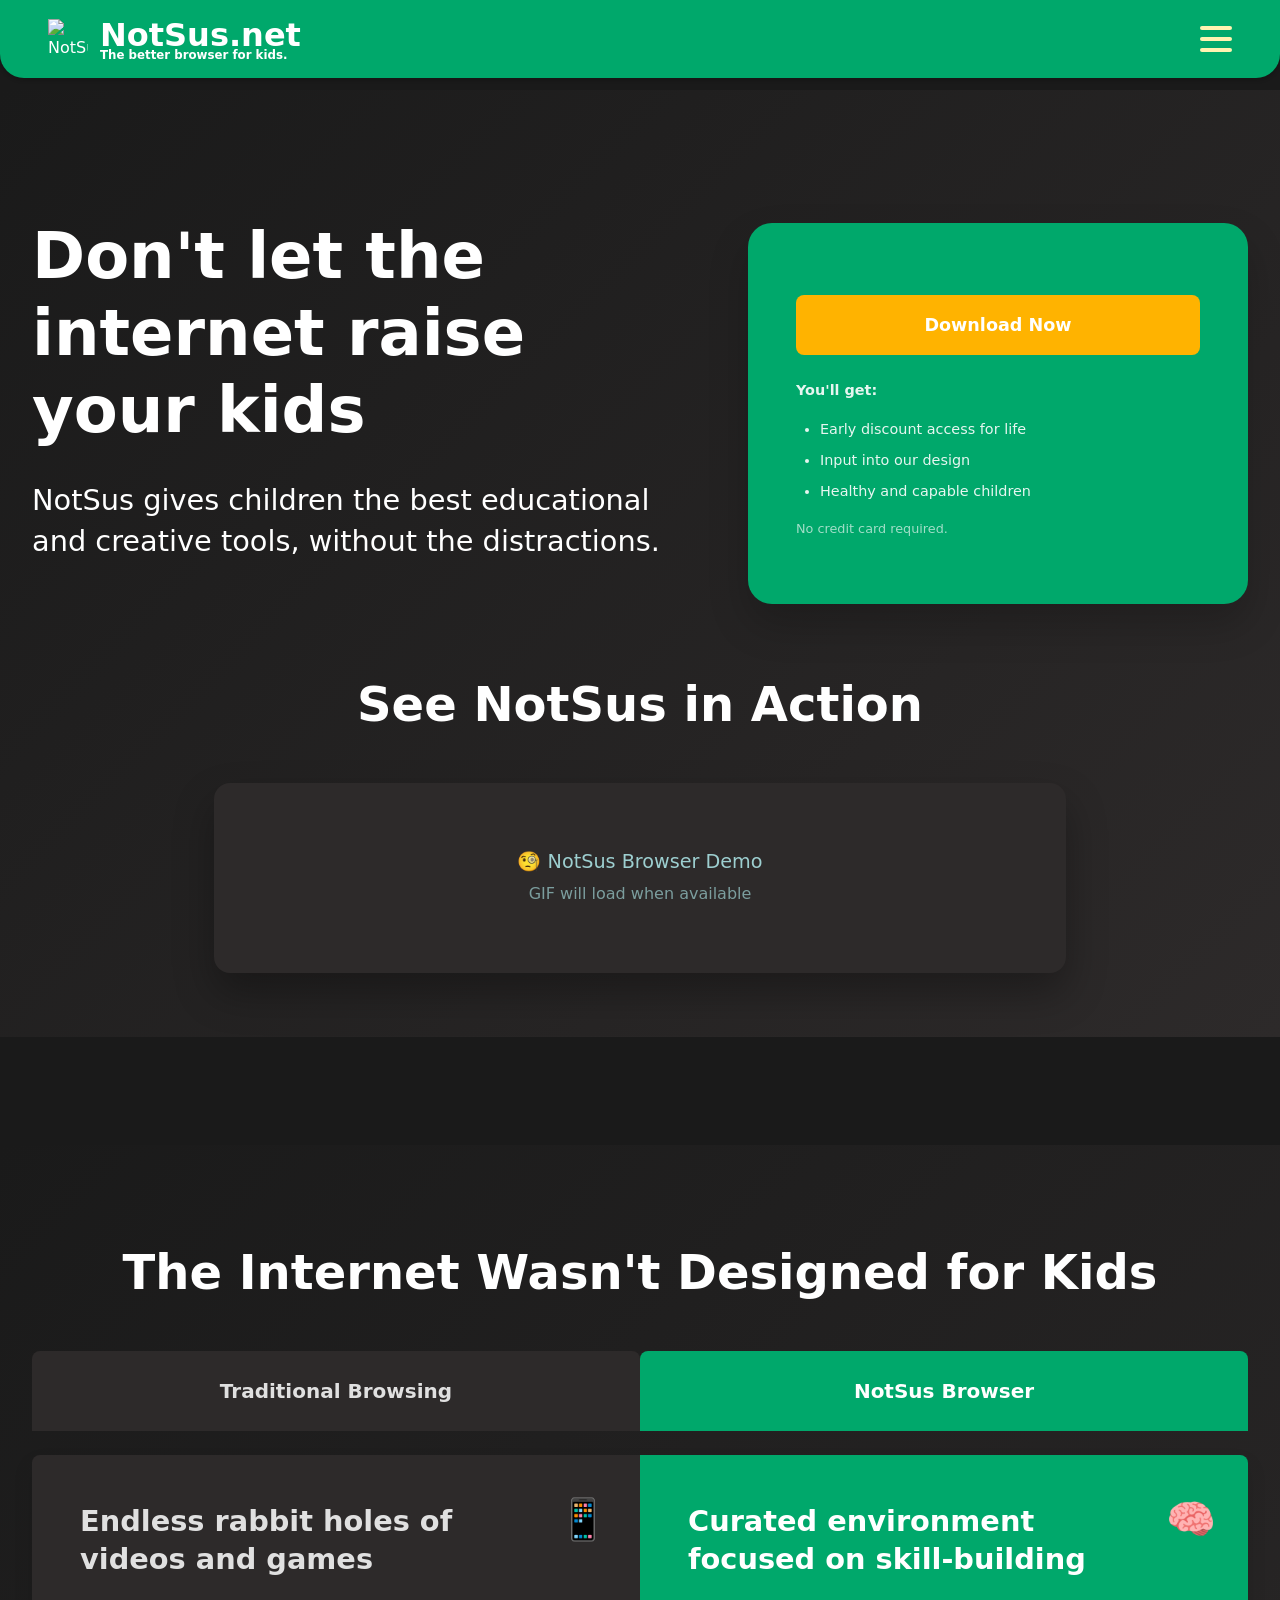
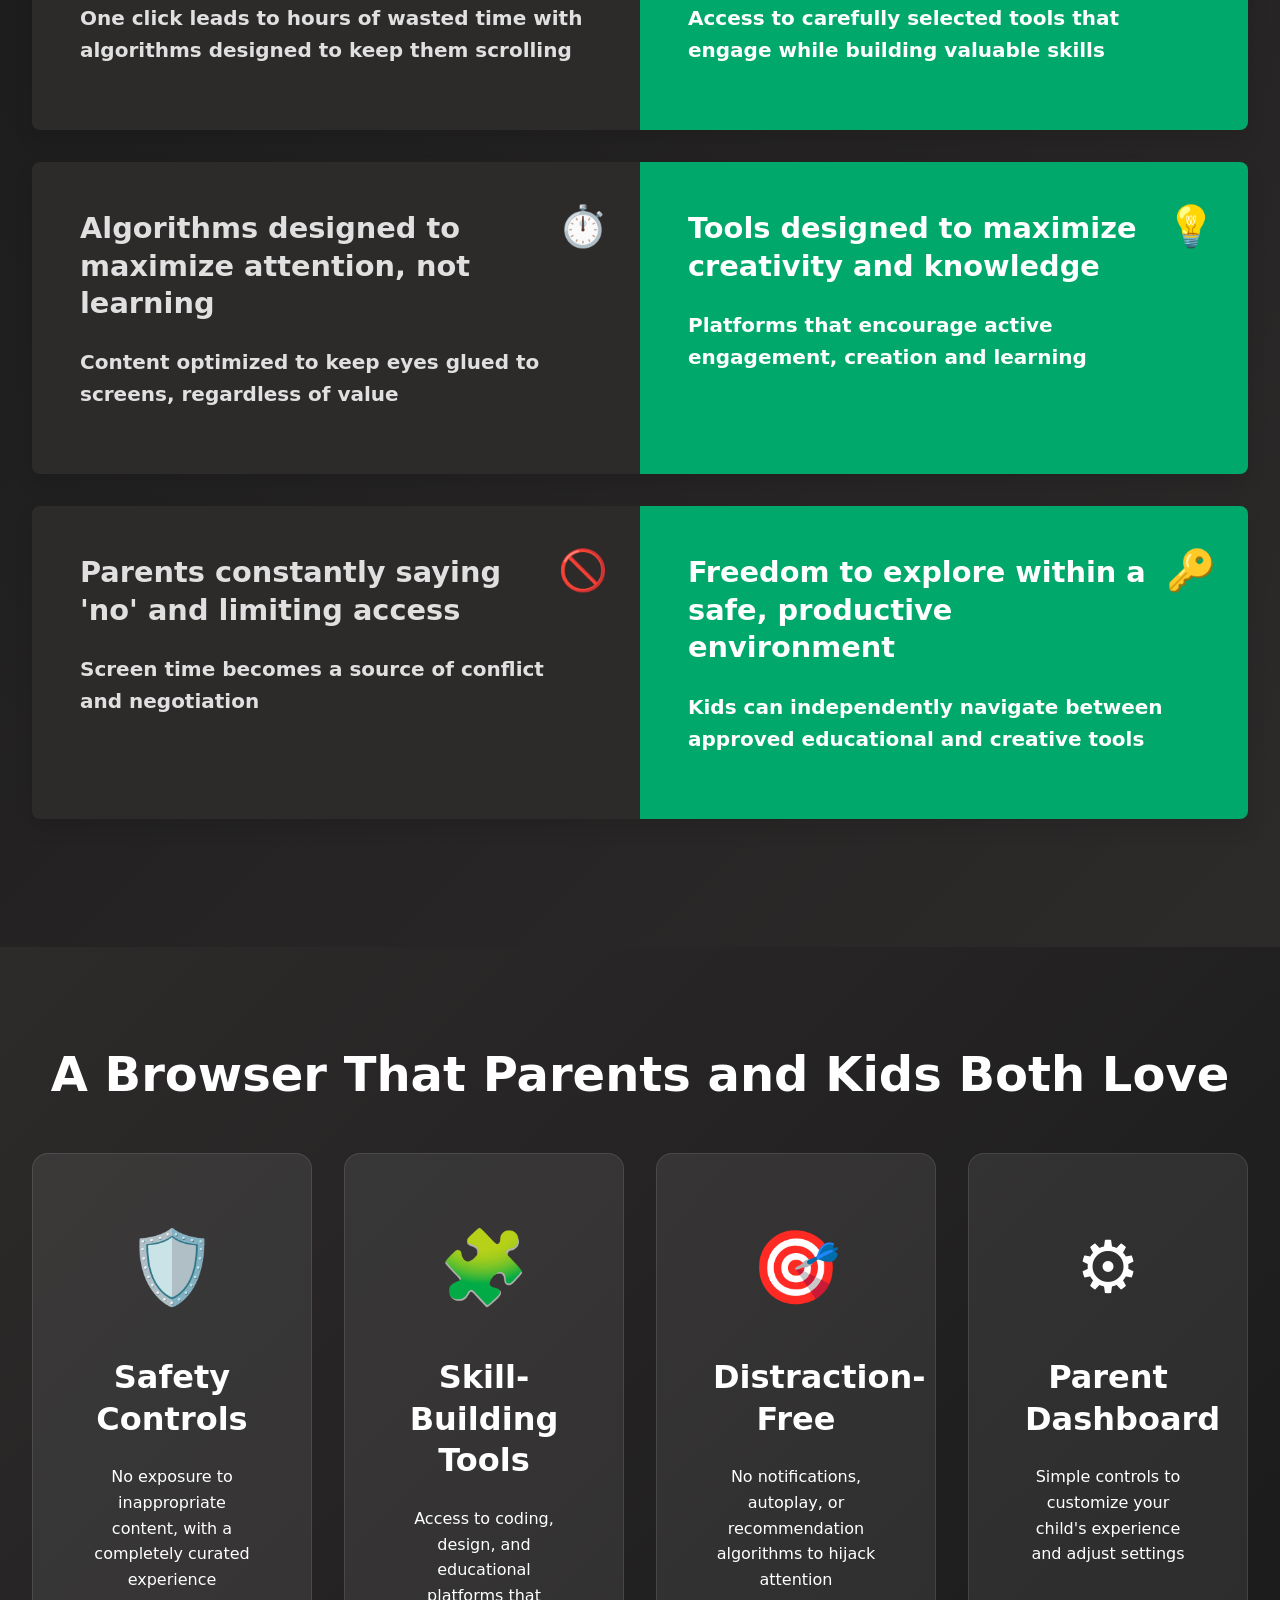
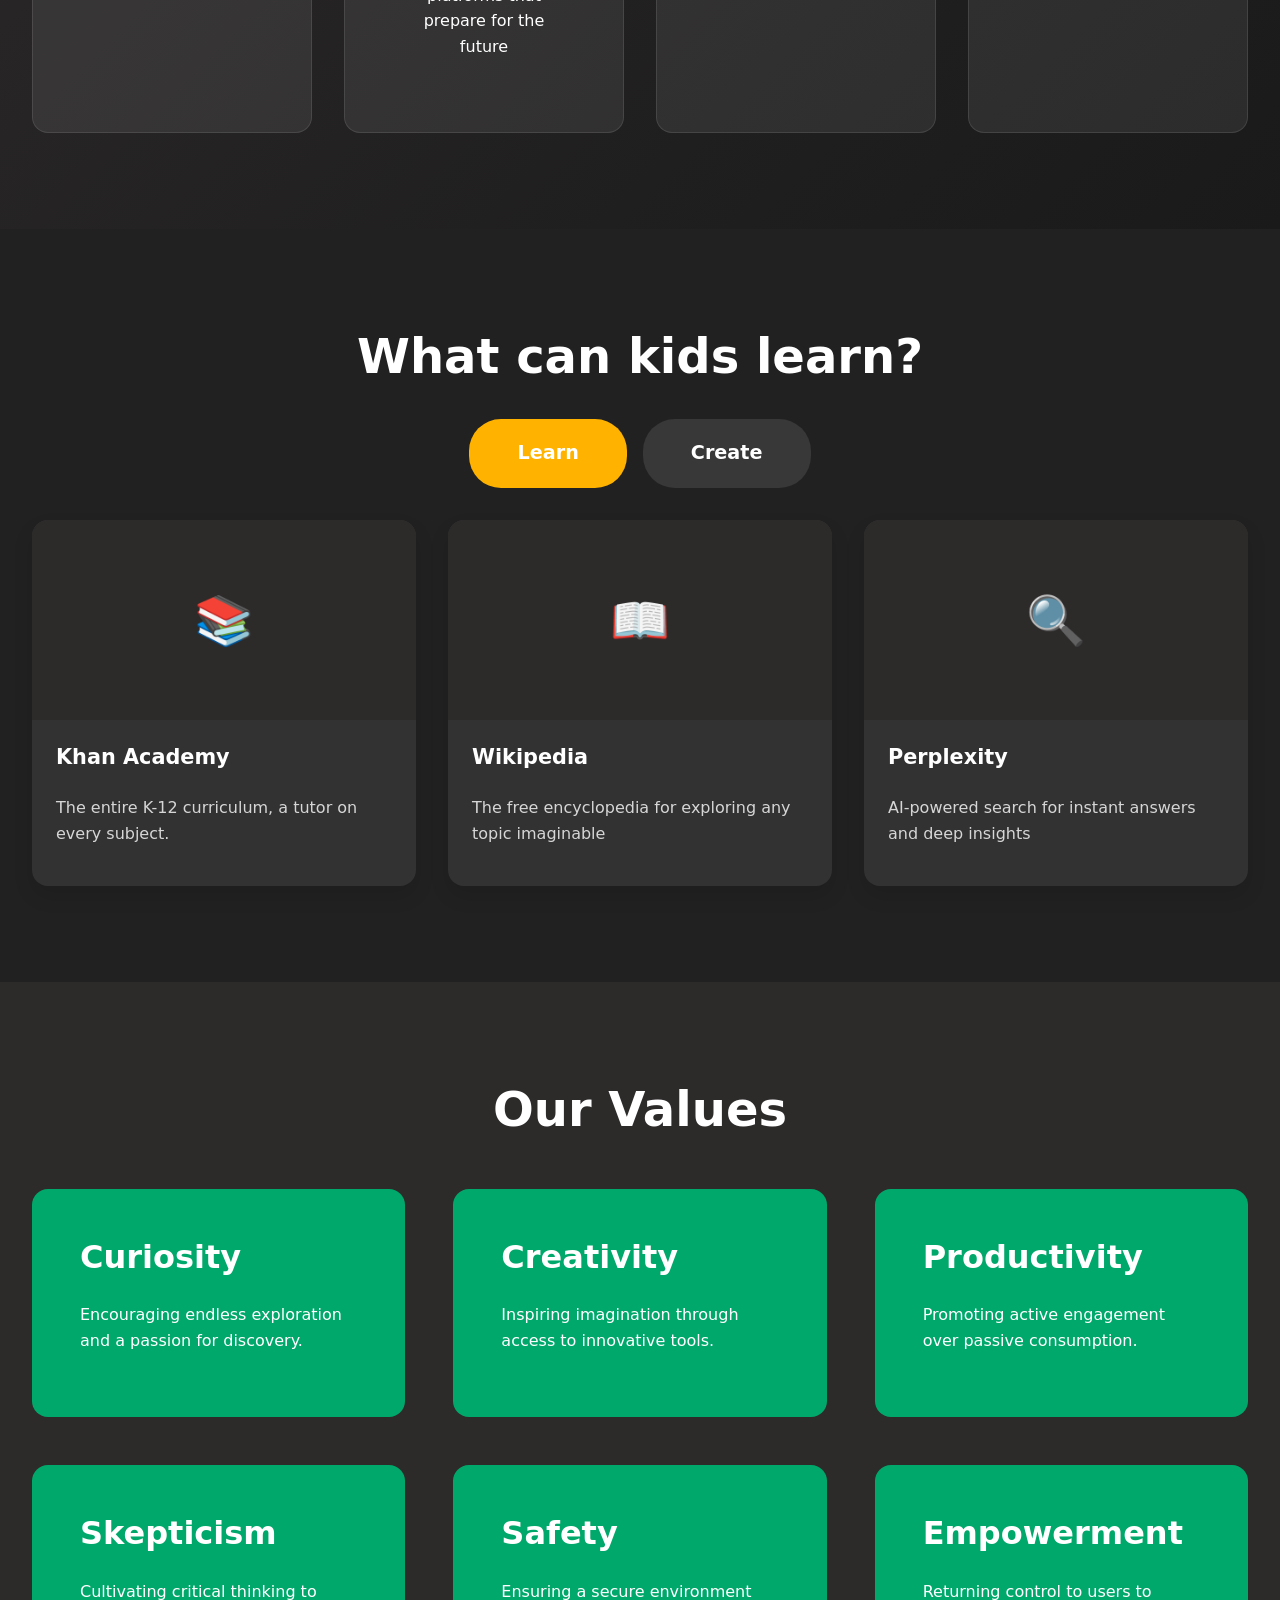
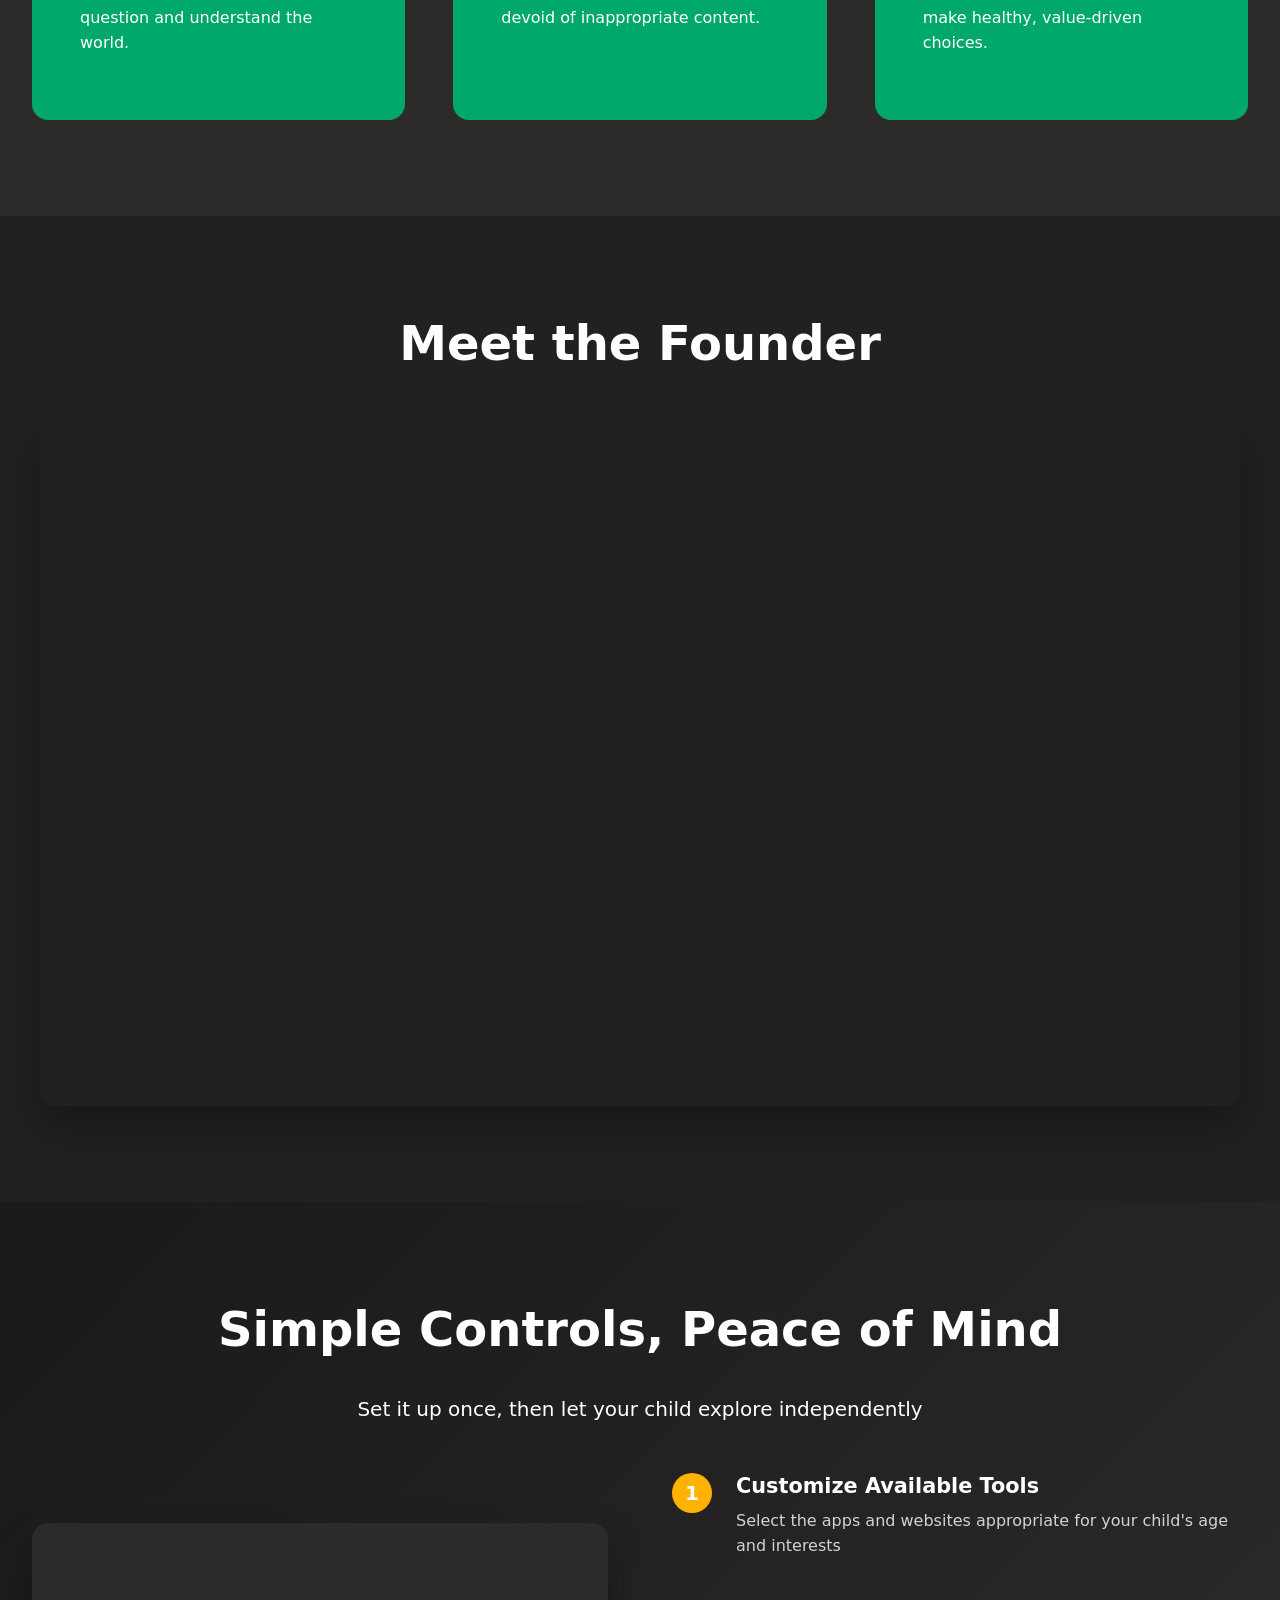
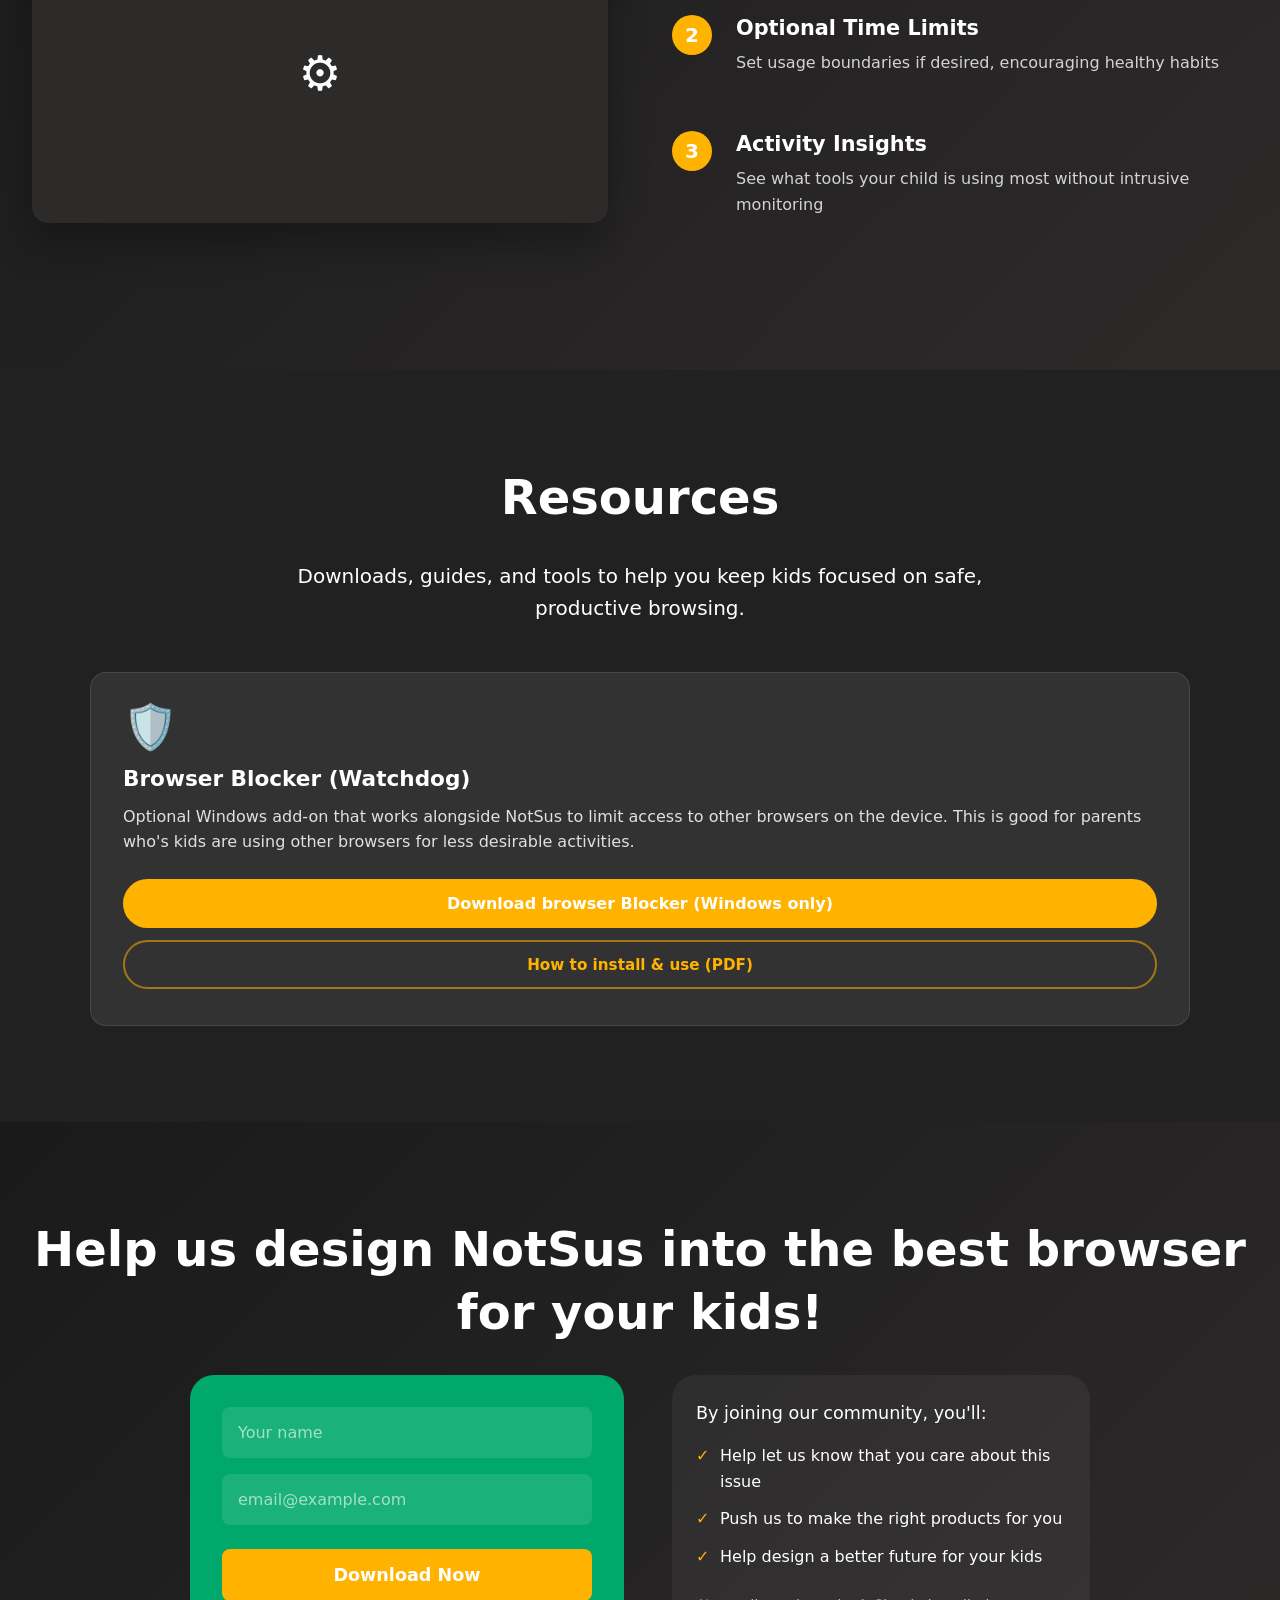
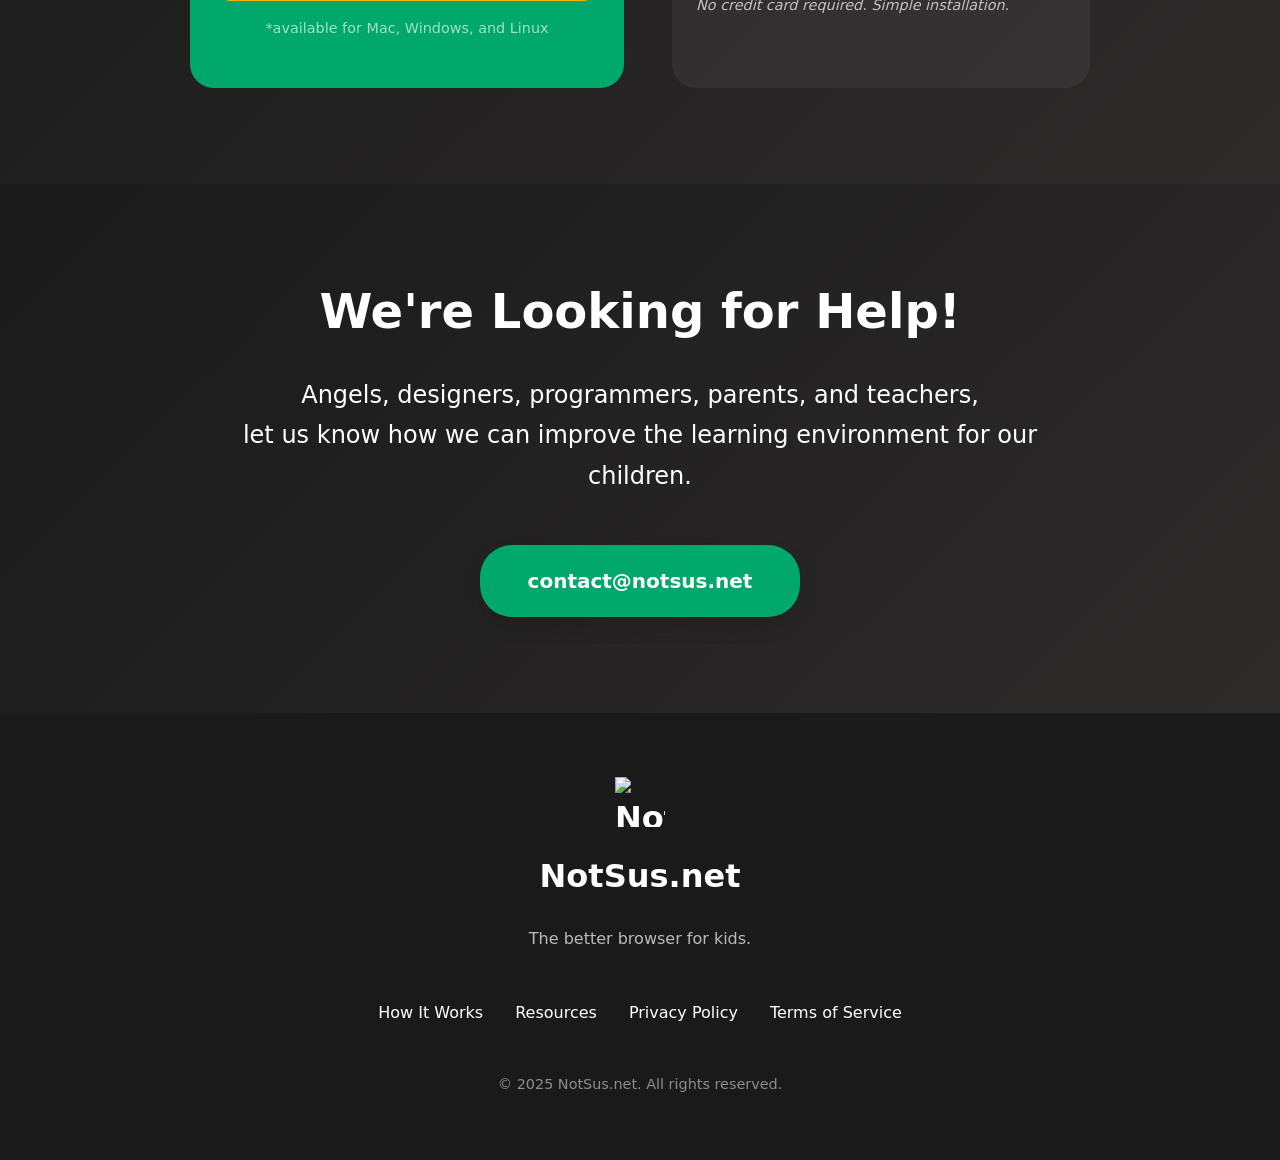
==== index.html @ 9a57c63a "Merge pull request #1 from keyoti/Add-Blog Add blog article and template" ====
<!DOCTYPE html>
<html lang="en">
<head>
    <meta charset="UTF-8">
    <meta name="viewport" content="width=device-width, initial-scale=1.0">
    <title>NotSus.net - The Better Browser for Kids</title>
    <link rel="stylesheet" href="styles.css">
    <link rel="icon" type="image/png" href="/favicon.png">
    <link rel="apple-touch-icon" href="/apple-touch-icon.png">
    
    <!-- Analytics Scripts -->
    <script async src="https://www.googletagmanager.com/gtag/js?id=G-JP7D4XPL7X"></script>
    <script>
        window.dataLayer = window.dataLayer || [];
        function gtag(){dataLayer.push(arguments);}
        gtag('js', new Date());
        gtag('config', 'G-JP7D4XPL7X');
    </script>
</head>
<body>
    <!-- Fixed Header -->
    <header>
        <div class="header-container">
			<a href="/">
				<div class="header-left">
					<img src="/public/logo.png" height="40" width="40" alt="NotSus Logo" class="logo-img">
					<div class="logo-text-container">
						<div class="logo">NotSus.net</div>
						<h6 class="logo-tagline">The better browser for kids.</h6>
					</div>
				</div>
			</a>
            
            <!-- Hamburger Menu Button -->
            <button class="hamburger-menu" id="hamburgerBtn" aria-label="Menu">
                <span class="hamburger-line"></span>
                <span class="hamburger-line"></span>
                <span class="hamburger-line"></span>
            </button>
        </div>

        <!-- Navigation Menu -->
        <nav class="mobile-nav" id="mobileNav">
            <a href="#waitlist-section" class="nav-link">Join Waitlist</a>
            <a href="#demo-gif" class="nav-link">Demo</a>
            <a href="#problem-solution" class="nav-link">Problems to Solve</a>
            <a href="#tools-section" class="nav-link">Learning Tools for Kids</a>
            <a href="#values-section" class="nav-link">Values</a>
            <a href="#resources-section" class="nav-link">Resources</a>
            <a href="/blog/" class="nav-link">Blog</a>
            <a href="#contact-section" class="nav-link">Contact Us</a>
        </nav>
    </header>

    <!-- Hero Section -->
        <section class="hero">
            <div class="container">
                <div class="hero-content-wrapper">
                    <!-- Main Content -->
                    <div class="hero-main-content">
                        <h1 class="hero-title">Don't let the internet raise your kids</h1>
                        <p class="hero-subtitle">NotSus gives children the best educational and creative tools, without the distractions.</p>
                    </div>

                    <!-- Sidebar Form -->
                    <div class="hero-sidebar">
                        <form id="heroForm" class="waitlist-form">
                            <div class="form-inputs">
                            </div>
                            <a href="#waitlist-section" class="submit-button">Download Now</a>
                        </form>
                        
                        <div class="sidebar-benefits">
                            <p><strong>You'll get:</strong></p>
                            <ul>
                                <li>Early discount access for life</li>
                                <li>Input into our design</li>
                                <li>Healthy and capable children</li>
                            </ul>
                            <p style="font-size: 0.8rem; opacity: 0.7; margin-top: 1rem;">
                                No credit card required.
                            </p>
                        </div>
                    </div>
                </div>

                <!-- Demo GIF Section - ADD id="demo-gif" here -->
                <div class="demo-section" id="demo-gif">
                    <h2 class="demo-title">See NotSus in Action</h2>
                    <div class="demo-gif-container">
                        <img src="/public/notsus_gif_demo.gif" 
                            alt="NotSus Browser Demo" 
                            class="demo-gif"
                            onerror="this.onerror=null; this.style.display='none'; this.parentElement.innerHTML='<div style=\'padding: 4rem; color: #9dcfd0; font-size: 1.2rem;\'>🧐 NotSus Browser Demo<br><small style=\'opacity: 0.7;\'>GIF will load when available</small></div>';">
                    </div>
                </div>
            </div>
        </section>

    <!-- Stats Impact Section -->
    <!-- <section class="stats-section">
        <div class="container">
            <div class="stats-container">
                <div class="stat-item">
                    <h3 class="stat-number">5-7</h3>
                    <p class="stat-text">Hours that children spend on screens daily</p>
                </div>
                <div class="stat-item highlight">
                    <h3 class="stat-number">20%</h3>
                    <p class="stat-text">of that time actually builds useful skills</p>
                </div>
                <div class="stat-item">
                    <h3 class="stat-number">100%</h3>
                    <p class="stat-text">of NotSus time is focused on learning and skills development</p>
                </div>
            </div>
        </div>
    </section> -->

    <!-- Problem-Solution Grid -->
    <section class="problem-solution" id="problem-solution">
        <div class="container">
            <h2>The Internet Wasn't Designed for Kids</h2>
            
            <div class="comparison-grid">
                <div class="comparison-header">
                    <div class="column-problem">Traditional Browsing</div>
                    <div class="column-solution">NotSus Browser</div>
                </div>
                
                <div class="comparison-row">
                    <div class="column-problem">
                        <h3>Endless rabbit holes of videos and games</h3>
                        <p>One click leads to hours of wasted time with algorithms designed to keep them scrolling</p>
                        <div class="problem-icon">📱</div>
                    </div>
                    <div class="column-solution">
                        <h3>Curated environment focused on skill-building</h3>
                        <p>Access to carefully selected tools that engage while building valuable skills</p>
                        <div class="solution-icon">🧠</div>
                    </div>
                </div>
                
                <div class="comparison-row">
                    <div class="column-problem">
                        <h3>Algorithms designed to maximize attention, not learning</h3>
                        <p>Content optimized to keep eyes glued to screens, regardless of value</p>
                        <div class="problem-icon">⏱️</div>
                    </div>
                    <div class="column-solution">
                        <h3>Tools designed to maximize creativity and knowledge</h3>
                        <p>Platforms that encourage active engagement, creation and learning</p>
                        <div class="solution-icon">💡</div>
                    </div>
                </div>
                
                <div class="comparison-row">
                    <div class="column-problem">
                        <h3>Parents constantly saying 'no' and limiting access</h3>
                        <p>Screen time becomes a source of conflict and negotiation</p>
                        <div class="problem-icon">🚫</div>
                    </div>
                    <div class="column-solution">
                        <h3>Freedom to explore within a safe, productive environment</h3>
                        <p>Kids can independently navigate between approved educational and creative tools</p>
                        <div class="solution-icon">🔑</div>
                    </div>
                </div>
            </div>
        </div>
    </section>

    <!-- Feature Showcase -->
    <section class="features" id="how-it-works">
        <div class="container">
            <h2>A Browser That Parents and Kids Both Love</h2>
            
            <div class="features-grid">
                <div class="feature-card">
                    <div class="feature-icon">🛡️</div>
                    <h3>Safety Controls</h3>
                    <p>No exposure to inappropriate content, with a completely curated experience</p>
                </div>
                
                <div class="feature-card">
                    <div class="feature-icon">🧩</div>
                    <h3>Skill-Building Tools</h3>
                    <p>Access to coding, design, and educational platforms that prepare for the future</p>
                </div>
                
                <div class="feature-card">
                    <div class="feature-icon">🎯</div>
                    <h3>Distraction-Free</h3>
                    <p>No notifications, autoplay, or recommendation algorithms to hijack attention</p>
                </div>
                
                <div class="feature-card">
                    <div class="feature-icon">⚙️</div>
                    <h3>Parent Dashboard</h3>
                    <p>Simple controls to customize your child's experience and adjust settings</p>
                </div>
            </div>
        </div>
    </section>

    <!-- Tools Section -->
    <section class="tools-section" id="tools-section">
        <div class="container">
            <h2>What can kids learn?</h2>
            
            <div class="tools-categories">
                <div class="category-tab active" data-category="learn">Learn</div>
                <div class="category-tab" data-category="create">Create</div>
            </div>
            
            <div class="tools-content">
                <div class="tools-category active" id="learn-category">
                    <div class="tools-grid">
                        <div class="tool-card">
                            <div class="tool-image">📚</div>
                            <h3>Khan Academy</h3>
                            <p>The entire K-12 curriculum, a tutor on every subject.</p>
                        </div>
                        <div class="tool-card">
                            <div class="tool-image">📖</div>
                            <h3>Wikipedia</h3>
                            <p>The free encyclopedia for exploring any topic imaginable</p>
                        </div>
                        <div class="tool-card">
                            <div class="tool-image">🔍</div>
                            <h3>Perplexity</h3>
                            <p>AI-powered search for instant answers and deep insights</p>
                        </div>
                    </div>
                </div>
                
                <div class="tools-category" id="create-category">
                    <div class="tools-grid">
                        <div class="tool-card">
                            <div class="tool-image">🎮</div>
                            <h3>Scratch</h3>
                            <p>Create and share interactive stories, games, and animations</p>
                        </div>
                        <div class="tool-card">
                            <div class="tool-image">💻</div>
                            <h3>Replit</h3>
                            <p>Code, create, build stuff! </p>
                        </div>
                        <div class="tool-card">
                            <div class="tool-image" id="tinkercad-canvas-container">
                                <canvas id="tinkercad-canvas"></canvas>
                            </div>
                            <h3>Tinkercad</h3>
                            <p>3D design, electronics, and code-space.</p>
                        </div>
                    </div>
                </div>
            </div>
        </div>
    </section>

    <!-- Values Section -->
    <section class="values-section" id="values-section">
        <div class="container">
            <h2>Our Values</h2>
            
            <div class="values-grid">
                <div class="value-card">
                    <h3>Curiosity</h3>
                    <p>Encouraging endless exploration and a passion for discovery.</p>
                </div>
                <div class="value-card">
                    <h3>Creativity</h3>
                    <p>Inspiring imagination through access to innovative tools.</p>
                </div>
                <div class="value-card">
                    <h3>Productivity</h3>
                    <p>Promoting active engagement over passive consumption.</p>
                </div>
                <div class="value-card">
                    <h3>Skepticism</h3>
                    <p>Cultivating critical thinking to question and understand the world.</p>
                </div>
                <div class="value-card">
                    <h3>Safety</h3>
                    <p>Ensuring a secure environment devoid of inappropriate content.</p>
                </div>
                <div class="value-card">
                    <h3>Empowerment</h3>
                    <p>Returning control to users to make healthy, value-driven choices.</p>
                </div>
            </div>
        </div>
    </section>

     <!-- Video Section -->
     <section class="video-section">
        <div class="container">
            <h2>Meet the Founder</h2>
            <div class="video-container">
                <iframe 
                    width="960" 
                    height="540" 
                    src="https://www.youtube.com/embed/mtlJAzD6NkI" 
                    title="NotSus Browser Introduction" 
                    frameborder="0" 
                    allow="accelerometer; autoplay; clipboard-write; encrypted-media; gyroscope; picture-in-picture; web-share" 
                    allowfullscreen>
                </iframe>
            </div>
        </div>
    </section>

    <!-- Parent Control Preview -->
    <section class="dashboard-preview">
        <div class="container">
            <h2>Simple Controls, Peace of Mind</h2>
            <p class="section-subtitle">Set it up once, then let your child explore independently</p>
            
            <div class="dashboard-showcase">
                <div class="dashboard-image">⚙️</div>
                <div class="dashboard-features">
                    <div class="dashboard-feature">
                        <div class="feature-number">1</div>
                        <div>
                            <h3>Customize Available Tools</h3>
                            <p>Select the apps and websites appropriate for your child's age and interests</p>
                        </div>
                    </div>
                    <div class="dashboard-feature">
                        <div class="feature-number">2</div>
                        <div>
                            <h3>Optional Time Limits</h3>
                            <p>Set usage boundaries if desired, encouraging healthy habits</p>
                        </div>
                    </div>
                    <div class="dashboard-feature">
                        <div class="feature-number">3</div>
                        <div>
                            <h3>Activity Insights</h3>
                            <p>See what tools your child is using most without intrusive monitoring</p>
                        </div>
                    </div>
                </div>
            </div>
        </div>
    </section>

    <!-- Resources: downloads & guides (add new cards below for future items) -->
    <section class="resources-section" id="resources-section" aria-labelledby="resources-heading">
        <div class="container">
            <h2 id="resources-heading">Resources</h2>
            <p class="section-subtitle">Downloads, guides, and tools to help you keep kids focused on safe, productive browsing.</p>
            <div class="resources-grid">
                <article class="resource-card">
                    <div class="resource-icon" aria-hidden="true">🛡️</div>
                    <h3>Browser Blocker (Watchdog)</h3>
                    <p>Optional Windows add-on that works alongside NotSus to limit access to other browsers on the device. This is good for parents who's kids are using other browsers for less desirable activities. </p>
                    <div class="resource-actions">
                        <a href="https://download.notsus.net/Watchdog_installer.msi" class="download-button">Download browser Blocker (Windows only)</a>
                        <a href="https://download.notsus.net/How_to_block_other_browsers.pdf" class="resource-link-guide" target="_blank" rel="noopener noreferrer">How to install &amp; use (PDF)</a>
                    </div>
                </article>
            </div>
        </div>
    </section>

    <!-- Waitlist Section -->
    <section class="waitlist-section" id="waitlist-section">
        <div class="container">
            <h2>Help us design NotSus into the best browser for your kids!</h2>
            
            <div class="waitlist-containers-wrapper">
            <div class="waitlist-download-container">
                <div class="waitlist-form-container">
                    <form id="feedbackForm" class="feedback-form">
                        <div id="form-step-1">
                            <div class="form-inputs">
                                <input type="text" placeholder="Your name" name="name" required class="name-input">
                                <input type="email" placeholder="email@example.com" name="email" required>
                            </div>
                            <input type="hidden" name="concernDescription" value="">
                            <input type="hidden" name="gainsDescription" value="">
                            <button type="submit" class="submit-button">Download Now</button>
                            <p style="text-align: center; margin-top: 1rem; font-size: 0.9rem; opacity: 0.8; color: rgba(255, 255, 255, 0.8);">*available for Mac, Windows, and Linux</p>
                        </div>

                        <!-- Legacy multi-step download form kept for rollback
                        <div id="form-step-2" style="display: none;">
                            <p>What concerns you most about how your kids interact with tech?</p>
                            <div class="checkbox-group">
                                <label><input type="checkbox" name="concern" value="screen-time"> screen-time addiction</label>
                                <label><input type="checkbox" name="concern" value="consumptive"> consumptive habits</label>
                                <label><input type="checkbox" name="concern" value="inappropriate"> inappropriate content</label>
                                <label><input type="checkbox" name="concern" value="influences"> bad influences</label>
                                <label><input type="checkbox" name="concern" value="safety"> safety</label>
                                <label><input type="checkbox" name="concern" value="false-info"> false information</label>
                                <label><input type="checkbox" name="concern" value="social"> social distortion</label>
                                <label><input type="checkbox" name="concern" value="other"> other</label>
                            </div>
                            <input type="text" placeholder="What else concerns you?" name="concernDescription">
                            <button type="button" class="submit-button" onclick="showNextStep(3)">Next</button>
                        </div>

                        <div id="form-step-3" style="display: none;">
                            <p>What do you want your kids to get out of technology?</p>
                            <div class="checkbox-group">
                                <label><input type="checkbox" name="gains" value="valuable-skills"> Valuable skills</label>
                                <label><input type="checkbox" name="gains" value="active-habits"> Active/Productive habits</label>
                                <label><input type="checkbox" name="gains" value="educational-tools"> Good educational tools</label>
                                <label><input type="checkbox" name="gains" value="safe-experience"> A safe experience</label>
                            </div>
                            <input type="text" placeholder="What else?" name="gainsDescription">
                            <button type="submit" class="submit-button">Submit</button>
                        </div>
                        -->
                        <div id="check-email-section" style="display: none; margin-top: 2rem;">
                            <h3>Check your email</h3>
                            <p>We sent a verification link to <strong id="check-email-address"></strong>. Click the link to get your download.</p>
                            <p style="font-size: 0.9rem; opacity: 0.9;">The link expires in 24 hours. If you don't see it, check your spam folder.</p>
                        </div>
                        <div id="download-section" style="display: none; margin-top: 2rem;">
                            <h3>Thank you for your submission!</h3>
                            <p>Download the NotSus browser MVP for a safer browsing experience for your kids.</p>
                            <p>We are currently developing the Beta version. Please contact us for feedback and suggestions.</p>
                            <div style="display: flex; gap: 1rem; margin-top: 1rem; flex-wrap: wrap; justify-content: center;">
                                <a href="/download/windows" class="download-button">
                                    <span>Download for Windows</span>
                                </a>
                                <a href="/download/mac" class="download-button">
                                    <span>Download for Mac (Apple Silicon)</span>
                                </a>
                                <a href="/download/macIntel" class="download-button">
                                    <span>Download for Mac (Intel)</span>
                                </a>
                                <a href="/download/linux" class="download-button">
                                    <span>Download for Linux</span>
                                </a>
                            </div>
                        </div>
                    </form>
                    <div class="waitlist-benefits">
                        <p>By joining our community, you'll:</p>
                        <ul>
                            <li>Help let us know that you care about this issue</li>
                            <li>Push us to make the right products for you</li>
                            <li>Help design a better future for your kids</li>
                        </ul>
                        <p class="no-credit-card">No credit card required. Simple installation.</p>
                    </div>
                </div>
            </div>
            
            </div>
        </div>
    </section>


    <!-- Contact Section -->
    <section class="contact-section" id="contact-section">
        <div class="container">
            <h2>We're Looking for Help!</h2>
            <p class="contact-text">
                Angels, designers, programmers, parents, and teachers,<br>
                let us know how we can improve the learning environment for our children.
            </p>
            <a href="mailto:contact@notsus.net" class="contact-button">
                contact@notsus.net
            </a>
        </div>
    </section>

    <footer>
        <div class="container">
            <div class="footer-content">
                <img src="/public/logo.png" height="50" width="50" alt="NotSus Logo" class="footer-logo">
                <div class="footer-logo">NotSus.net</div>
                <div class="footer-tagline">The better browser for kids.</div>
                <div class="footer-links">
                    <a href="#how-it-works">How It Works</a>
                    <a href="#resources-section">Resources</a>
                    <a href="#" id="privacyPolicyLink">Privacy Policy</a>
                    <a href="#" id="termsOfServiceLink">Terms of Service</a>
                </div>
                <div class="footer-copyright">© 2025 NotSus.net. All rights reserved.</div>
            </div>
        </div>
    </footer>

    <!-- Privacy Policy Modal -->
    <div id="privacyModal" class="modal">
        <div class="modal-content">
            <button class="modal-close" aria-label="Close modal">&times;</button>
            <div class="modal-header">
                <h1>Privacy Policy</h1>
                <div class="modal-meta">
                    <div><strong>Effective Date:</strong> 26-September-2025</div>
                    <div><strong>Last Updated:</strong> 02-December-2025</div>
                </div>
            </div>
            <div class="modal-body" id="privacyModalBody">
                <!-- Content will be loaded dynamically from docs/PrivacyPolicy.html -->
                <div style="text-align: center; padding: 2rem;">
                    <p>Loading Privacy Policy...</p>
                </div>
            </div>
        </div>
    </div>

    <!-- Terms of Service Modal -->
    <div id="termsModal" class="modal">
        <div class="modal-content">
            <button class="modal-close" aria-label="Close modal">&times;</button>
            <div class="modal-header">
                <h1>Terms & Conditions</h1>
                <p style="font-size: 1.2rem; color: var(--text-secondary); margin-bottom: 1rem;">Parent/Guardian Version</p>
                <div class="modal-meta">
                    <div><strong>Effective Date:</strong> 26-September-2025</div>
                    <div><strong>Last Updated:</strong> 26-September-2025</div>
                </div>
            </div>
            <div class="modal-body" id="termsModalBody">
                <!-- Content will be loaded dynamically from docs/TandC.html -->
                <div style="text-align: center; padding: 2rem;">
                    <p>Loading Terms & Conditions...</p>
                </div>
            </div>
        </div>
    </div>


    <script src="scripts.js"></script>
</body>
</html>
---- styles.css ----
/* Base styles */
* {
  margin: 0;
  padding: 0;
  box-sizing: border-box;
  font-family: system-ui, -apple-system, BlinkMacSystemFont, 'Segoe UI', Roboto, sans-serif;
}

/* Colors */
:root {
  /* Brand Colors */
  --primary: #00A86B;
  --primary-dark: #008f5a;
  --primary-light: #1fc988;
  --bg-dark: #1a1a1a;
  --bg-medium: #2d2a2a;
  --text-light: #fff3b1;
  --text-primary: #ffffff;
  --text-secondary: #e0e0e0;
  --accent: #FFB300;
  
  /* Legacy variable mappings for compatibility with original structure */
  --primary-bg: var(--bg-dark);
  --primary-accent: var(--primary);
  --secondary-accent: var(--accent);
  --hover-accent: var(--primary-dark);
  --text-dark: var(--text-primary);
  --card-bg: var(--bg-medium);
  --problem-bg: var(--bg-medium);
  --solution-bg: var(--primary);
  --problem-text: var(--text-secondary);
  --solution-text: var(--text-primary);
}

body {
  background-color: var(--primary-bg);
  color: var(--text-primary);
  line-height: 1.6;
  overflow-x: hidden;
}

a:has(.header-left){
			text-decoration: none;
			color:white;
		}

/* Container */
.container {
  width: 100%;
  max-width: 100%;
  margin: 0;
  padding: 0 2rem;
}

/* Typography */
h1, h2, h3, h4, h5, h6 {
  margin-bottom: 1rem;
  line-height: 1.3;
}

h1 {
  font-size: 3.5rem;
  font-weight: 800;
}

h2 {
  font-size: 3rem;
  margin-bottom: 2rem;
  text-align: center;
}

p {
  margin-bottom: 1rem;
}

/* Header */
header {
    position: fixed;
    top: 0;
    width: 100%;
    background: var(--primary);
    padding: 1rem;
    box-shadow: 0 2px 4px rgba(0,0,0,0.2);
    z-index: 1000;
    border-bottom-left-radius: 1.5rem;
    border-bottom-right-radius: 1.5rem;
}

.header-container {
    display: flex;
    justify-content: space-between;
    align-items: center;
    max-width: 100%;
    margin: 0;
    padding: 0 2rem;
}

.header-left {
    display: flex;
    flex-direction: row;
    align-items: center;
    gap: 0.75rem;
    flex-wrap: wrap;
}

.logo-text-container {
    display: flex;
    flex-direction: column;
    align-items: flex-start;
    justify-content: center;
    gap: 0.25rem;
}

.logo-img {
    display: block;
    flex-shrink: 0;
    width: 40px;
    height: 40px;
    max-width: 100%;
    object-fit: contain;
}

/* Hamburger Menu Button */
.hamburger-menu {
    display: flex;
    flex-direction: column;
    justify-content: space-around;
    width: 2rem;
    height: 2rem;
    background: transparent;
    border: none;
    cursor: pointer;
    padding: 0;
    z-index: 1001;
}

.hamburger-line {
    width: 2rem;
    height: 0.25rem;
    background: var(--text-light);
    border-radius: 0.25rem;
    transition: all 0.3s ease;
    transform-origin: center;
}

/* Hamburger animation when open */
.hamburger-menu.active .hamburger-line:nth-child(1) {
    transform: rotate(45deg) translateY(0.6rem);
}

.hamburger-menu.active .hamburger-line:nth-child(2) {
    opacity: 0;
}

.hamburger-menu.active .hamburger-line:nth-child(3) {
    transform: rotate(-45deg) translateY(-0.6rem);
}

.mobile-nav {
    display: flex;
    flex-direction: column;
    position: fixed;
    top: 0;
    right: -100%;
    width: 70%;
    max-width: 300px;
    height: 100vh;
    background: var(--primary-bg);
    padding: 5rem 2rem 2rem;
    box-shadow: -5px 0 15px rgba(0,0,0,0.3);
    transition: right 0.3s ease;
    z-index: 1000;
}

.mobile-nav.active {
    right: 0;
}

.nav-link {
    color: var(--text-primary);
    text-decoration: none;
    padding: 1rem 0;
    font-size: 1.1rem;
    font-weight: 600;
    border-bottom: 1px solid rgba(255,255,255,0.1);
    transition: all 0.3s ease;
}

.nav-link:hover {
    color: var(--secondary-accent);
    padding-left: 0.5rem;
}

/* Overlay when menu is open */
.nav-overlay {
    display: none;
    position: fixed;
    top: 0;
    left: 0;
    width: 100%;
    height: 100%;
    background: rgba(0,0,0,0.5);
    z-index: 999;
    opacity: 0;
    transition: opacity 0.3s ease;
}

.nav-overlay.active {
    display: block;
    opacity: 1;
}

.logo {
  font-size: 2rem;
  font-weight: bold;
  color: var(--text-primary);
  background-color: transparent;
  padding: 0;
  border-radius: 2rem;
  display: inline-block;
  width: fit-content;
  line-height: 1.2;
  margin-bottom: -8px;
}

.logo-tagline {
  padding-left: 0;
  font-size: 11.8px;
  margin: 0;
  line-height: 1;
}

/* Sections */
section {
  padding: 6rem 0;
  position: relative;
}

section:nth-child(odd) {
  background-color: rgba(255, 255, 255, 0.03);
}

/* Hero Section */
.hero {
  padding-top: 8rem;
  padding-bottom: 4rem;
  margin-top: 10vh;
  margin-bottom: 12vh;
  background: linear-gradient(135deg, var(--primary-bg) 0%, var(--bg-medium) 100%);
  min-height: 100vh;
  display: flex;
  align-items: center;
}

.hero-content-wrapper {
  display: grid;
  grid-template-columns: 1fr 500px;
  gap: 5rem;
  align-items: center;
  width: 100%;
}

.hero-main-content {
  text-align: left;
}

.hero-title {
  font-size: 4rem;
  font-weight: 800;
  margin-bottom: 2rem;
  line-height: 1.2;
}

.hero-subtitle {
  font-size: 1.8rem;
  margin-bottom: 3rem;
  color: var(--text-primary);
  line-height: 1.4;
}

.hero-cta-buttons {
  display: flex;
  flex-direction: column;
  gap: 1rem;
  max-width: 300px;
}

/* Sidebar Form */
.hero-sidebar {
  background-color: var(--primary-accent);
  padding: 3rem;
  border-radius: 1.5rem;
  box-shadow: 0 20px 40px rgba(0, 0, 0, 0.2);
}

.hero-sidebar .submit-button {
  width: 100%;
  padding: 1rem;
  border: none;
  border-radius: 0.5rem;
  background-color: var(--secondary-accent);
  color: var(--text-dark);
  font-size: 1.1rem;
  font-weight: 600;
  cursor: pointer;
  transition: all 0.3s ease;
  text-decoration: none; /* Since it's an anchor tag */
  display: block; /* Make it block level for centering */
  text-align: center; /* Center the text */
  margin: 0 auto; /* Center the button itself if needed */
}

.hero-sidebar .submit-button:hover {
  background-color: var(--hover-accent);
  transform: translateY(-3px);
}

.sidebar-title {
  font-size: 1.5rem;
  font-weight: 700;
  margin-bottom: 1.5rem;
  text-align: center;
}

.sidebar-benefits {
  margin-top: 1.5rem;
  font-size: 0.9rem;
  opacity: 0.9;
}

.sidebar-benefits ul {
  margin: 1rem 0;
  padding-left: 1.5rem;
}

.sidebar-benefits li {
  margin-bottom: 0.5rem;
}

/* Demo GIF Section */
.demo-section {
  margin-top: 4rem;
  text-align: center;
}

.demo-title {
  font-size: 3rem;
  margin-bottom: 3rem;
  color: var(--text-primary);
}

.demo-gif-container {
  width: 70%;
  margin: 0 auto;
  border-radius: 1rem;
  overflow: hidden;
  box-shadow: 0 20px 40px rgba(0, 0, 0, 0.3);
  background-color: var(--bg-medium);
}

.demo-gif {
  width: 100%;
  height: auto;
  display: block;
}

.waitlist-form {
  max-width: 500px;
  width: 100%;
}

.secondary-cta {
  color: var(--text-primary);
  text-decoration: none;
  background-color: rgba(255, 255, 255, 0.1);
  padding: 1rem 2rem;
  border-radius: 2rem;
  font-weight: 600;
  transition: all 0.3s ease;
}

.secondary-cta:hover {
  background-color: rgba(255, 255, 255, 0.2);
  transform: translateY(-3px);
}

.hero-image {
  max-width: 800px;
  margin: 0 auto;
  border-radius: 1rem;
  overflow: hidden;
  box-shadow: 0 20px 40px rgba(0, 0, 0, 0.3);
}

.hero-image img {
  width: 100%;
  height: auto;
  display: block;
}

/* Stats Section */
.stats-section {
  background-color: var(--primary-accent);
  padding: 3rem 0;
  position: relative;
}

.stats-container {
  display: flex;
  justify-content: space-around;
  text-align: center;
  flex-wrap: wrap;
  gap: 2rem;
}

.stat-item {
  flex: 1;
  min-width: 200px;
  padding: 1.5rem;
  background-color: rgba(255, 255, 255, 0.1);
  border-radius: 1rem;
  transition: transform 0.3s ease;
}

.stat-item:hover {
  transform: translateY(-5px);
}

.stat-item.highlight {
  background-color: var(--secondary-accent);
  color: var(--text-dark);
}

.stat-number {
  font-size: 3rem;
  font-weight: 800;
  margin-bottom: 0.5rem;
}

.stat-text {
  font-size: 1.1rem;
}

/* Problem Solution Grid */
.problem-solution {
  padding: 6rem 0;
  background: linear-gradient(135deg, var(--bg-dark) 0%, var(--bg-medium) 100%);
}

.comparison-grid {
  margin-top: 3rem;
}

.comparison-header {
  display: flex;
  margin-bottom: 1.5rem;
  text-align: center;
}

.column-problem, 
.column-solution {
  flex: 1;
  padding: 1.5rem;
  font-weight: 700;
  font-size: 1.25rem;
  border-radius: 0.5rem 0.5rem 0 0;
}

.column-problem {
  background-color: var(--problem-bg);
  color: var(--problem-text);
}

.column-solution {
  background-color: var(--solution-bg);
  color: var(--solution-text);
}

.comparison-row {
  display: flex;
  margin-bottom: 2rem;
  border-radius: 0.5rem;
  overflow: hidden;
  box-shadow: 0 10px 20px rgba(0, 0, 0, 0.1);
}

.comparison-row .column-problem,
.comparison-row .column-solution {
  flex: 1;
  padding: 3rem;
  display: flex;
  flex-direction: column;
  border-radius: 0;
  position: relative;
}

.comparison-row h3 {
  font-size: 1.8rem;
  margin-bottom: 1.5rem;
  padding-right: 3rem;
}

.problem-icon,
.solution-icon {
  position: absolute;
  top: 2rem;
  right: 2rem;
  font-size: 2.5rem;
}

/* Features Section */
.features {
  background: linear-gradient(135deg, var(--bg-medium) 0%, var(--bg-dark) 100%);
  padding: 6rem 0;
}

.features-grid {
  display: grid;
  grid-template-columns: repeat(auto-fit, minmax(250px, 1fr));
  gap: 2rem;
  margin-top: 3rem;
}

.feature-card {
  background-color: rgba(255, 255, 255, 0.08);
  padding: 3.5rem;
  border-radius: 1rem;
  text-align: center;
  transition: all 0.3s ease;
  border: 1px solid rgba(255, 255, 255, 0.1);
}

.feature-card:hover {
  transform: translateY(-10px);
  background-color: rgba(255, 255, 255, 0.12);
  box-shadow: 0 15px 30px rgba(0, 0, 0, 0.2);
}

.feature-icon {
  font-size: 4.5rem;
  margin-bottom: 2rem;
}

.feature-card h3 {
  font-size: 2rem;
  margin-bottom: 1.5rem;
}

/* Tools Section */
.tools-section {
  padding: 6rem 0;
  background-color: var(--bg-dark);
}

.tools-categories {
  display: flex;
  justify-content: center;
  gap: 1rem;
  margin: 2rem 0;
}

.category-tab {
  padding: 1.2rem 3rem;
  background-color: rgba(255, 255, 255, 0.1);
  border-radius: 2rem;
  cursor: pointer;
  font-weight: 600;
  font-size: 1.2rem;
  transition: all 0.3s ease;
}

.category-tab:hover {
  background-color: rgba(255, 255, 255, 0.2);
}

.category-tab.active {
  background-color: var(--secondary-accent);
  color: var(--text-dark);
}

.tools-category {
  display: none;
}

.tools-category.active {
  display: block;
  animation: fadeIn 0.5s ease;
}

@keyframes fadeIn {
  from { opacity: 0; transform: translateY(20px); }
  to { opacity: 1; transform: translateY(0); }
}

.tools-grid {
  display: grid;
  grid-template-columns: repeat(auto-fit, minmax(300px, 1fr));
  gap: 2rem;
  margin-top: 2rem;
}

.tool-card {
  background-color: rgba(255, 255, 255, 0.08);
  border-radius: 1rem;
  overflow: hidden;
  transition: all 0.3s ease;
  box-shadow: 0 10px 20px rgba(0, 0, 0, 0.1);
}

.tool-card:hover {
  transform: translateY(-10px);
  box-shadow: 0 15px 30px rgba(0, 0, 0, 0.2);
}

.tool-image {
  width: 100%;
  height: 200px;
  overflow: hidden;
  background-color: var(--bg-medium);
  display: flex;
  align-items: center;
  justify-content: center;
  font-size: 3rem;
  position: relative;
}

#tinkercad-canvas-container {
  cursor: move;
  position: relative;
  background: linear-gradient(145deg, var(--bg-medium), var(--primary-dark));
}

#tinkercad-canvas {
  width: 100%;
  height: 100%;
  display: block;
  outline: none;
}

.tool-card h3 {
  padding: 1.5rem 1.5rem 0.5rem;
  font-size: 1.3rem;
}

.tool-card p {
  padding: 0 1.5rem 1.5rem;
  color: rgba(255, 255, 255, 0.8);
}

/* Values Section */
.values-section {
  background-color: var(--bg-medium);
  padding: 6rem 0;
}

.values-grid {
  display: grid;
  grid-template-columns: repeat(3, 1fr);
  gap: 3rem;
  margin-top: 3rem;
}

.value-card {
  background: var(--primary);
  color: var(--text-primary);
  padding: 3rem;
  border-radius: 1rem;
  transition: all 0.3s ease;
}

.value-card:hover {
  transform: translateY(-10px);
  box-shadow: 0 15px 30px rgba(0, 0, 0, 0.2);
}

.value-card h3 {
  font-size: 2rem;
  margin-bottom: 1.5rem;
  color: var(--text-primary);
}

/* Responsive styles for values-section */
/* Medium screens: reduce padding and switch to 2 columns */
@media (max-width: 900px) {
  .values-section {
    padding: 4.5rem 0;
  }

  .values-grid {
    grid-template-columns: repeat(2, 1fr);
    gap: 2.5rem;
    margin-top: 2.5rem;
  }

  .value-card {
    padding: 2.5rem;
  }

  .value-card h3 {
    font-size: 1.75rem;
  }
}

/* Small screens: further reduce padding and switch to 1 column */
@media (max-width: 600px) {
  .values-section {
    padding: 3rem 0;
  }

  .values-grid {
    grid-template-columns: 1fr;
    gap: 2rem;
    margin-top: 2rem;
  }

  .value-card {
    padding: 2rem;
  }

  .value-card h3 {
    font-size: 1.5rem;
    margin-bottom: 1rem;
  }
}

/* Extra small screens: minimal padding */
@media (max-width: 400px) {
  .values-section {
    padding: 2rem 0;
  }

  .values-grid {
    gap: 1.5rem;
    margin-top: 1.5rem;
  }

  .value-card {
    padding: 1.5rem;
  }

  .value-card h3 {
    font-size: 1.25rem;
  }
}

/* Dashboard Preview */
.dashboard-preview {
  padding: 6rem 0;
  background: linear-gradient(135deg, var(--bg-dark) 0%, var(--bg-medium) 100%);
}

.section-subtitle {
  text-align: center;
  font-size: 1.25rem;
  max-width: 700px;
  margin: 0 auto 3rem;
  color: var(--text-primary);
}

.dashboard-showcase {
  display: flex;
  flex-wrap: wrap;
  align-items: center;
  gap: 4rem;
}

.dashboard-image {
  flex: 1;
  min-width: 300px;
  border-radius: 1rem;
  overflow: hidden;
  box-shadow: 0 20px 40px rgba(0, 0, 0, 0.3);
  background-color: var(--bg-medium);
  height: 300px;
  display: flex;
  align-items: center;
  justify-content: center;
  font-size: 3rem;
}

.dashboard-features {
  flex: 1;
  min-width: 300px;
}

.dashboard-feature {
  display: flex;
  align-items: flex-start;
  margin-bottom: 2.5rem;
  position: relative;
}

.feature-number {
  background-color: var(--secondary-accent);
  color: var(--text-dark);
  width: 40px;
  height: 40px;
  border-radius: 50%;
  display: flex;
  align-items: center;
  justify-content: center;
  font-weight: 700;
  font-size: 1.25rem;
  margin-right: 1.5rem;
  flex-shrink: 0;
}

.dashboard-feature h3 {
  margin-bottom: 0.5rem;
  font-size: 1.3rem;
}

.dashboard-feature p {
  color: rgba(255, 255, 255, 0.8);
}

/* Resources Section */
.resources-section {
  padding: 6rem 0;
  background-color: var(--bg-dark);
}

.resources-grid {
  display: grid;
  grid-template-columns: repeat(auto-fit, minmax(280px, 1fr));
  gap: 2rem;
  margin-top: 1rem;
  max-width: 1100px;
  margin-left: auto;
  margin-right: auto;
}

.resource-card {
  background-color: rgba(255, 255, 255, 0.08);
  border-radius: 1rem;
  padding: 2rem 2rem 2.25rem;
  border: 1px solid rgba(255, 255, 255, 0.1);
  transition: all 0.3s ease;
  display: flex;
  flex-direction: column;
  text-align: left;
}

.resource-card:hover {
  transform: translateY(-6px);
  background-color: rgba(255, 255, 255, 0.12);
  box-shadow: 0 15px 30px rgba(0, 0, 0, 0.2);
}

.resource-icon {
  font-size: 2.75rem;
  line-height: 1;
  margin-bottom: 1rem;
}

.resource-card h3 {
  font-size: 1.35rem;
  margin-bottom: 0.75rem;
  text-align: left;
}

.resource-card p {
  flex: 1;
  margin-bottom: 1.5rem;
  color: rgba(255, 255, 255, 0.85);
  font-size: 1rem;
  line-height: 1.55;
}

.resource-actions {
  display: flex;
  flex-direction: column;
  align-items: stretch;
  gap: 0.75rem;
}

.resource-actions .download-button {
  margin: 0;
  text-align: center;
}

.resource-link-guide {
  display: inline-block;
  text-align: center;
  padding: 0.65rem 1rem;
  border-radius: 2rem;
  border: 2px solid rgba(255, 179, 0, 0.55);
  color: var(--secondary-accent);
  text-decoration: none;
  font-weight: 600;
  font-size: 0.95rem;
  transition: all 0.3s ease;
}

.resource-link-guide:hover {
  background-color: rgba(255, 179, 0, 0.12);
  border-color: var(--secondary-accent);
}

@media (min-width: 600px) {
  .resources-grid {
    grid-template-columns: repeat(auto-fit, minmax(320px, 1fr));
  }
}

/* Waitlist Section */
.waitlist-section {
  padding: 6rem 0;
  background: linear-gradient(135deg, var(--bg-dark) 0%, var(--bg-medium) 100%);
}

.waitlist-containers-wrapper {
  display: flex;
  flex-direction: column;
  gap: 3rem;
  max-width: 900px;
  margin: 0 auto;
}

.waitlist-download-container,
.waitlist-join-container {
  width: 100%;
}

.waitlist-form-container {
  display: flex;
  flex-wrap: wrap;
  gap: 3rem;
}

.feedback-form {
  flex: 1;
  min-width: 300px;
  background-color: var(--primary-accent);
  padding: 2rem;
  border-radius: 1.5rem;
}

.waitlist-benefits {
  flex: 1;
  min-width: 300px;
  padding: 1.5rem;
  background-color: rgba(255, 255, 255, 0.05);
  border-radius: 1.5rem;
}

.waitlist-benefits p {
  font-size: 1.1rem;
  margin-bottom: 1rem;
}

.waitlist-benefits ul {
  margin-bottom: 1.5rem;
  margin-left: 1.5rem;
  list-style-type: none;
}

.waitlist-benefits li {
  margin-bottom: 0.75rem;
  position: relative;
  list-style: none;
}

.waitlist-benefits li::before {
  content: '✓';
  color: var(--secondary-accent);
  position: absolute;
  left: -1.5rem;
  font-weight: bold;
}

.no-credit-card {
  font-size: 0.9rem !important;
  color: rgba(255, 255, 255, 0.7);
  font-style: italic;
}

/* Form inputs */
.form-inputs {
  display: flex;
  flex-direction: column;
  gap: 1rem;
  margin-bottom: 1.5rem;
}

input[type="email"],
input[type="text"] {
  width: 100%;
  padding: 1rem;
  border: none;
  border-radius: 0.5rem;
  background-color: rgba(255, 255, 255, 0.1);
  color: var(--text-primary);
  font-size: 1rem;
}

input[type="email"]::placeholder,
input[type="text"]::placeholder {
  color: rgba(255, 255, 255, 0.6);
}

.submit-button {
  width: 100%;
  padding: 1rem;
  border: none;
  border-radius: 0.5rem;
  background-color: var(--secondary-accent);
  color: var(--text-dark);
  font-size: 1.1rem;
  font-weight: 600;
  cursor: pointer;
  transition: all 0.3s ease;
}

.submit-button:hover {
  background-color: var(--hover-accent);
  transform: translateY(-3px);
}

/* Multi-step form styling */
#form-step-2, #form-step-3, #download-section {
  display: none;
}

#waitlist-form-step-2, #waitlist-form-step-3, #waitlist-thankyou-section {
  display: none;
}

.checkbox-group {
  display: flex;
  flex-direction: column;
  align-items: flex-start;
  gap: 0.75rem;
  margin: 1rem 0;
  background-color: var(--card-bg);
  padding: 1.5rem;
  border-radius: 1rem;
  color: var(--text-dark);
}

.checkbox-group label {
  display: flex;
  align-items: center;
  gap: 0.75rem;
  cursor: pointer;
}

.checkbox-group input[type="checkbox"] {
  width: 1.2rem;
  height: 1.2rem;
  border-radius: 0.3rem;
  accent-color: var(--secondary-accent);
}

.download-button {
  display: inline-block;
  padding: 0.75rem 1.5rem;
  background-color: var(--secondary-accent);
  color: var(--text-dark);
  text-decoration: none;
  border-radius: 2rem;
  font-weight: bold;
  text-align: center;
  transition: all 0.3s ease;
  margin: 0.5rem;
}

.download-button:hover {
  background-color: var(--hover-accent);
  transform: translateY(-2px);
}

/* Download page (post-verification) */
.page-download-now header {
  padding: 1.25rem 1.5rem;
}

.page-download-now .download-now-main {
  padding: 6rem 1.5rem 4rem;
  text-align: center;
  max-width: 900px;
  margin-left: auto;
  margin-right: auto;
}

.page-download-now .download-now-title {
  margin-bottom: 1rem;
}

.page-download-now .download-now-subtitle {
  margin-bottom: 2rem;
  opacity: 0.9;
}

.page-download-now .download-now-back {
  margin-top: 2rem;
  font-size: 0.9rem;
}

.page-download-now .download-buttons-wrap {
  display: flex;
  flex-wrap: wrap;
  gap: 1rem;
  justify-content: center;
  align-items: center;
}

@media (max-width: 768px) {
  .page-download-now header {
    padding: 1rem 1rem;
  }

  .page-download-now .download-now-main {
    padding-top: 5.5rem;
    padding-left: 1rem;
    padding-right: 1rem;
  }

  .page-download-now .download-now-title {
    font-size: 1.5rem;
  }

  .page-download-now .download-buttons-wrap {
    flex-direction: column;
    width: 100%;
  }

  .page-download-now .download-buttons-wrap .download-button {
    display: block;
    width: 100%;
    max-width: 280px;
    margin-left: auto;
    margin-right: auto;
    box-sizing: border-box;
  }
}

/* Video Section */
.video-section {
  padding: 6rem 0;
  background-color: var(--bg-dark);
}

.video-container {
  width: 100%;
  max-width: 1200px;
  margin: 3rem auto 0;
  position: relative;
  padding-bottom: 56.25%; /* 16:9 Aspect Ratio */
  height: 0;
  overflow: hidden;
  border-radius: 1rem;
  box-shadow: 0 20px 40px rgba(0, 0, 0, 0.3);
}

.video-container iframe {
  position: absolute;
  top: 0;
  left: 0;
  width: 100%;
  height: 100%;
  border: none;
}

/* Contact Section */
.contact-section {
  padding: 6rem 0;
  text-align: center;
  background: linear-gradient(135deg, var(--bg-dark) 0%, var(--bg-medium) 100%);
}

.contact-text {
  font-size: 1.5rem;
  max-width: 800px;
  margin: 0 auto 3rem;
  line-height: 1.7;
}

.contact-button {
  display: inline-block;
  padding: 1.25rem 3rem;
  background-color: var(--primary-accent);
  color: var(--text-primary);
  text-decoration: none;
  border-radius: 2rem;
  font-size: 1.25rem;
  font-weight: 600;
  transition: all 0.3s ease;
  box-shadow: 0 10px 20px rgba(0, 0, 0, 0.1);
}

.contact-button:hover {
  background-color: var(--primary-light);
  transform: translateY(-5px);
  box-shadow: 0 15px 30px rgba(0, 0, 0, 0.2);
}

/* Footer */
footer {
  background-color: var(--bg-dark);
  padding: 4rem 0;
  text-align: center;
}

.footer-content {
  display: flex;
  flex-direction: column;
  align-items: center;
  gap: 1.5rem;
}

.footer-logo {
  font-size: 2rem;
  font-weight: bold;
}

/* Footer logo image */
footer img.footer-logo {
  width: 50px;
  height: 50px;
  max-width: 100%;
  object-fit: contain;
}

.footer-tagline {
  font-size: 1rem;
  color: rgba(255, 255, 255, 0.7);
}

.footer-links {
  display: flex;
  gap: 2rem;
  margin: 1.5rem 0;
}

.footer-links a {
  color: var(--text-primary);
  text-decoration: none;
  transition: color 0.3s ease;
}

.footer-copyright {
  font-size: 0.9rem;
  color: rgba(255, 255, 255, 0.5);
}

/* Media Queries */
@media (max-width: 1024px) {
  h1 {
    font-size: 2.5rem;
  }
  
  h2 {
    font-size: 2rem;
  }
  
  .hero-title {
    font-size: 3rem;
  }

  .hero-subtitle {
    font-size: 1.5rem;
  }

  .demo-title {
    font-size: 2.5rem;
  }
  
  .comparison-row {
    flex-direction: column;
  }
  
  .comparison-header {
    display: none;
  }
  
  .dashboard-showcase {
    flex-direction: column;
    gap: 3rem;
  }
    .hero-content-wrapper {
    grid-template-columns: 1fr;
    gap: 3rem;
    text-align: center;
  }

  .hero-main-content {
    text-align: center;
  }

  .hero-sidebar {
    max-width: 500px;
    margin: 0 auto;
  }

  .hero-cta-buttons {
    max-width: 400px;
    margin: 0 auto;
  }
}

@media (max-width: 768px) {
  .comparison-row {
    flex-direction: column;
    margin-bottom: 1rem; /* Reduce spacing between comparison pairs */
  }

  /* Add labels with icons before each section on mobile */
  .comparison-row .column-problem::before,
  .comparison-row .column-solution::before {
    display: flex;
    align-items: center;
    gap: 0.5rem;
    font-weight: bold;
    font-size: 0.9rem;
    text-transform: uppercase;
    letter-spacing: 0.05em;
    margin-bottom: 0.75rem;
  }

  .comparison-row .column-problem::before {
    content: '❌ Problem';
    color: #ff6b6b;
  }

  .comparison-row .column-solution::before {
    content: '✓ Solution';
    color: var(--accent);
  }

  /* Hide the large icons on mobile (they take up too much space) */
  .problem-icon,
  .solution-icon {
    display: none;
  }

  /* Adjust padding for mobile cards */
  .comparison-row .column-problem,
  .comparison-row .column-solution {
    padding: 1.25rem;
  }

  /* Remove border radius on adjacent cards for cleaner look */
  .comparison-row .column-problem {
    border-radius: 0.5rem 0.5rem 0 0;
    border-bottom: 3px solid var(--bg-dark);
  }

  .comparison-row .column-solution {
    border-radius: 0 0 0.5rem 0.5rem;
  }

  /* Adjust typography for mobile */
  .comparison-row h3 {
    font-size: 1rem;
    padding-right: 0;
    line-height: 1.3;
  }

  .comparison-row p {
    font-size: 0.85rem;
    line-height: 1.4;
  }
}

/* Optional: Add slight shadow to make cards pop on mobile */
@media (max-width: 768px) {
  .comparison-row {
    box-shadow: 0 4px 12px rgba(0, 0, 0, 0.2);
  }
}

/* Make sure desktop stays the same (optional - only if you see issues) */
@media (min-width: 769px) {
  .comparison-row .column-problem::before,
  .comparison-row .column-solution::before {
    display: none;
  }
}

/* Reduce header height on mobile */
@media (max-width: 768px) {
  header {
    padding: 0rem 1rem;
    padding-top: 0.3rem;
    border-bottom-left-radius: 0.5rem;
    border-bottom-right-radius: 0.5rem;
  }

  /* Add padding under header-left */
  .header-left {
    padding-bottom: 0.5rem;
  }

  /* Logo sizing for mobile */
  .logo-img {
    width: 32px;
    height: 32px;
  }

  .logo {
    font-size: 1.25rem;
    padding: 0;
  }

  /* Make logo-tagline match logo width with smaller font-size */
  .logo-text-container {
    width: fit-content;
  }
  
  .logo-tagline {
    padding-left: 0;
    font-size: 0.55rem;
    margin: 0;
    width: 100%;
    max-width: 100%;
	text-decoration: none;
  }



  /* Reduce hero padding-top on mobile */
  .hero {
    padding-top: 32px;
  }

  /* Make demo-gif-container match hero-sidebar width */
  .demo-gif-container {
    width: 100%;
    max-width: 500px;
    margin: 0 auto;
  }

  /* Heading sizes for mobile */
  h1 {
    font-size: 2rem;
  }

  h2 {
    font-size: 1.75rem;
    margin-bottom: 1.5rem;
  }

  h3 {
    font-size: 1.25rem;
  }

  .hero-title {
    font-size: 2.25rem;
    margin-bottom: 1.5rem;
  }

  .hero-subtitle {
    font-size: 1.25rem;
    margin-bottom: 2rem;
  }

  .demo-title {
    font-size: 2rem;
    margin-bottom: 2rem;
  }

  .section-subtitle {
    font-size: 1.1rem;
  }

  .contact-text {
    font-size: 1.25rem;
  }

  .footer-logo {
    font-size: 1.5rem;
  }

  footer img.footer-logo {
    width: 40px;
    height: 40px;
  }

  .footer-tagline {
    font-size: 0.9rem;
  }

  /* Card heading sizes for mobile */
  .feature-card h3 {
    font-size: 1.5rem;
    margin-bottom: 1rem;
  }

  .tool-card h3 {
    font-size: 1.1rem;
  }

  .dashboard-feature h3 {
    font-size: 1.1rem;
  }
}

/* Extra small screens - further reduce sizes */
@media (max-width: 480px) {
  /* Even smaller logo */
  .logo-img {
    width: 28px;
    height: 28px;
  }

  .logo {
    font-size: 1.1rem;
  }

  .logo-tagline {
    font-size: 0.6rem;
  }

  /* Smaller headings */
  h1 {
    font-size: 1.75rem;
  }

  h2 {
    font-size: 1.5rem;
    margin-bottom: 1.25rem;
  }

  h3 {
    font-size: 1.1rem;
  }

  .hero-title {
    font-size: 1.9rem;
    margin-bottom: 1.25rem;
  }

  .hero-subtitle {
    font-size: 1.1rem;
    margin-bottom: 1.5rem;
  }

  .demo-title {
    font-size: 1.75rem;
    margin-bottom: 1.5rem;
  }

  .section-subtitle {
    font-size: 1rem;
  }

  .contact-text {
    font-size: 1.1rem;
  }

  .footer-logo {
    font-size: 1.25rem;
  }

  footer img.footer-logo {
    width: 32px;
    height: 32px;
  }

  .footer-tagline {
    font-size: 0.85rem;
  }

  /* Even smaller card headings */
  .feature-card h3 {
    font-size: 1.25rem;
  }

  .tool-card h3 {
    font-size: 1rem;
  }

  .dashboard-feature h3 {
    font-size: 1rem;
  }
}

/* Modal Styles */
.modal {
  display: none;
  position: fixed;
  z-index: 2000;
  left: 0;
  top: 0;
  width: 100%;
  height: 100%;
  overflow: auto;
  background-color: rgba(0, 0, 0, 0.8);
  backdrop-filter: blur(4px);
  animation: fadeIn 0.3s ease;
}

.modal.active {
  display: flex;
  align-items: center;
  justify-content: center;
  padding: 2rem 1rem;
}

.modal-content {
  background-color: var(--primary-bg);
  margin: auto;
  padding: 0;
  border-radius: 1.5rem;
  width: 90%;
  max-width: 900px;
  max-height: 90vh;
  overflow-y: auto;
  position: relative;
  box-shadow: 0 20px 60px rgba(0, 0, 0, 0.5);
  animation: slideUp 0.3s ease;
  border: 1px solid rgba(255, 255, 255, 0.1);
}

@keyframes fadeIn {
  from { opacity: 0; }
  to { opacity: 1; }
}

@keyframes slideUp {
  from {
    transform: translateY(50px);
    opacity: 0;
  }
  to {
    transform: translateY(0);
    opacity: 1;
  }
}

.modal-close {
  position: absolute;
  top: 1.5rem;
  right: 1.5rem;
  background: transparent;
  border: none;
  font-size: 2.5rem;
  font-weight: 300;
  color: var(--text-primary);
  cursor: pointer;
  z-index: 2001;
  width: 40px;
  height: 40px;
  display: flex;
  align-items: center;
  justify-content: center;
  border-radius: 50%;
  transition: all 0.3s ease;
  line-height: 1;
  padding: 0;
}

.modal-close:hover {
  background-color: rgba(255, 255, 255, 0.1);
  transform: rotate(90deg);
  color: var(--secondary-accent);
}

.modal-close:active {
  transform: rotate(90deg) scale(0.9);
}

.modal-header {
  padding: 3rem 3rem 2rem;
  text-align: center;
  border-bottom: 2px solid var(--primary-accent);
  position: sticky;
  top: 0;
  background-color: var(--primary-bg);
  z-index: 10;
}

.modal-header h1 {
  font-size: 2.5rem;
  margin-bottom: 1rem;
  color: var(--text-primary);
}

.modal-meta {
  display: flex;
  justify-content: center;
  gap: 2rem;
  margin-top: 1rem;
  font-size: 0.9rem;
  color: var(--text-secondary);
  flex-wrap: wrap;
}

.modal-body {
  padding: 2rem 3rem 3rem;
  line-height: 1.8;
  font-size: 1.1rem;
}

.modal-body section {
  margin-bottom: 3rem;
  padding: 2rem;
  background-color: rgba(255, 255, 255, 0.03);
  border-radius: 1rem;
  border-left: 4px solid var(--primary-accent);
}

.modal-body h2 {
  font-size: 1.8rem;
  margin-bottom: 1.5rem;
  color: var(--primary-accent);
  text-align: left;
}

.modal-body h3 {
  font-size: 1.4rem;
  margin-top: 1.5rem;
  margin-bottom: 1rem;
  color: var(--text-primary);
}

.modal-body p {
  margin-bottom: 1rem;
  color: var(--text-secondary);
}

.modal-body ul {
  margin: 1rem 0;
  padding-left: 2rem;
}

.modal-body li {
  margin-bottom: 0.75rem;
  color: var(--text-secondary);
}

.modal-body strong {
  color: var(--text-primary);
  font-weight: 600;
}

.modal-body a {
  color: var(--primary-accent);
  text-decoration: underline;
}

.modal-body a:hover {
  color: var(--primary-light);
}

/* Prevent body scroll when modal is open */
body.modal-open {
  overflow: hidden;
}

@media (max-width: 768px) {
  .modal-content {
    width: 95%;
    max-height: 95vh;
    border-radius: 1rem;
  }

  .modal-header {
    padding: 2rem 1.5rem 1.5rem;
  }

  .modal-header h1 {
    font-size: 2rem;
  }

  .modal-meta {
    flex-direction: column;
    gap: 0.5rem;
  }

  .modal-body {
    padding: 1.5rem;
  }

  .modal-body section {
    padding: 1.5rem;
  }

  .modal-body h2 {
    font-size: 1.5rem;
  }

  .modal-close {
    top: 1rem;
    right: 1rem;
    font-size: 2rem;
    width: 35px;
    height: 35px;
  }
}
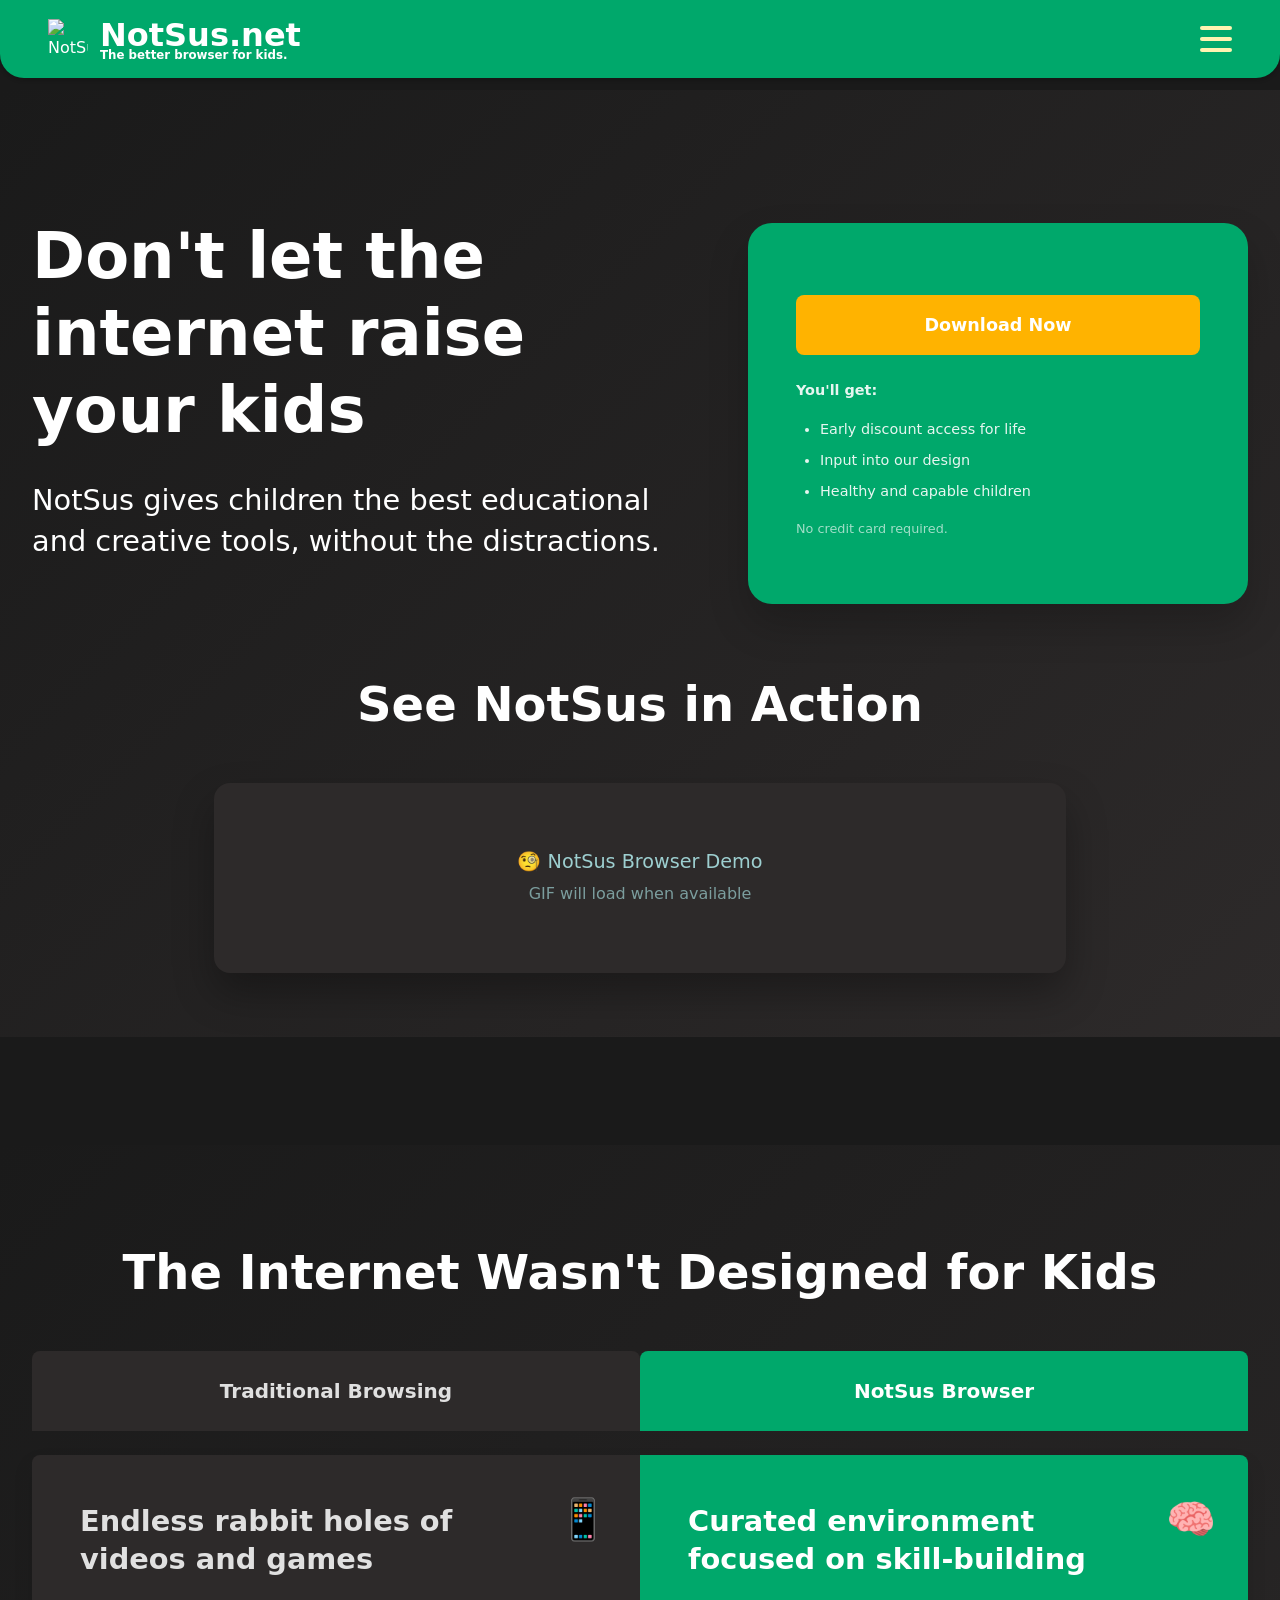
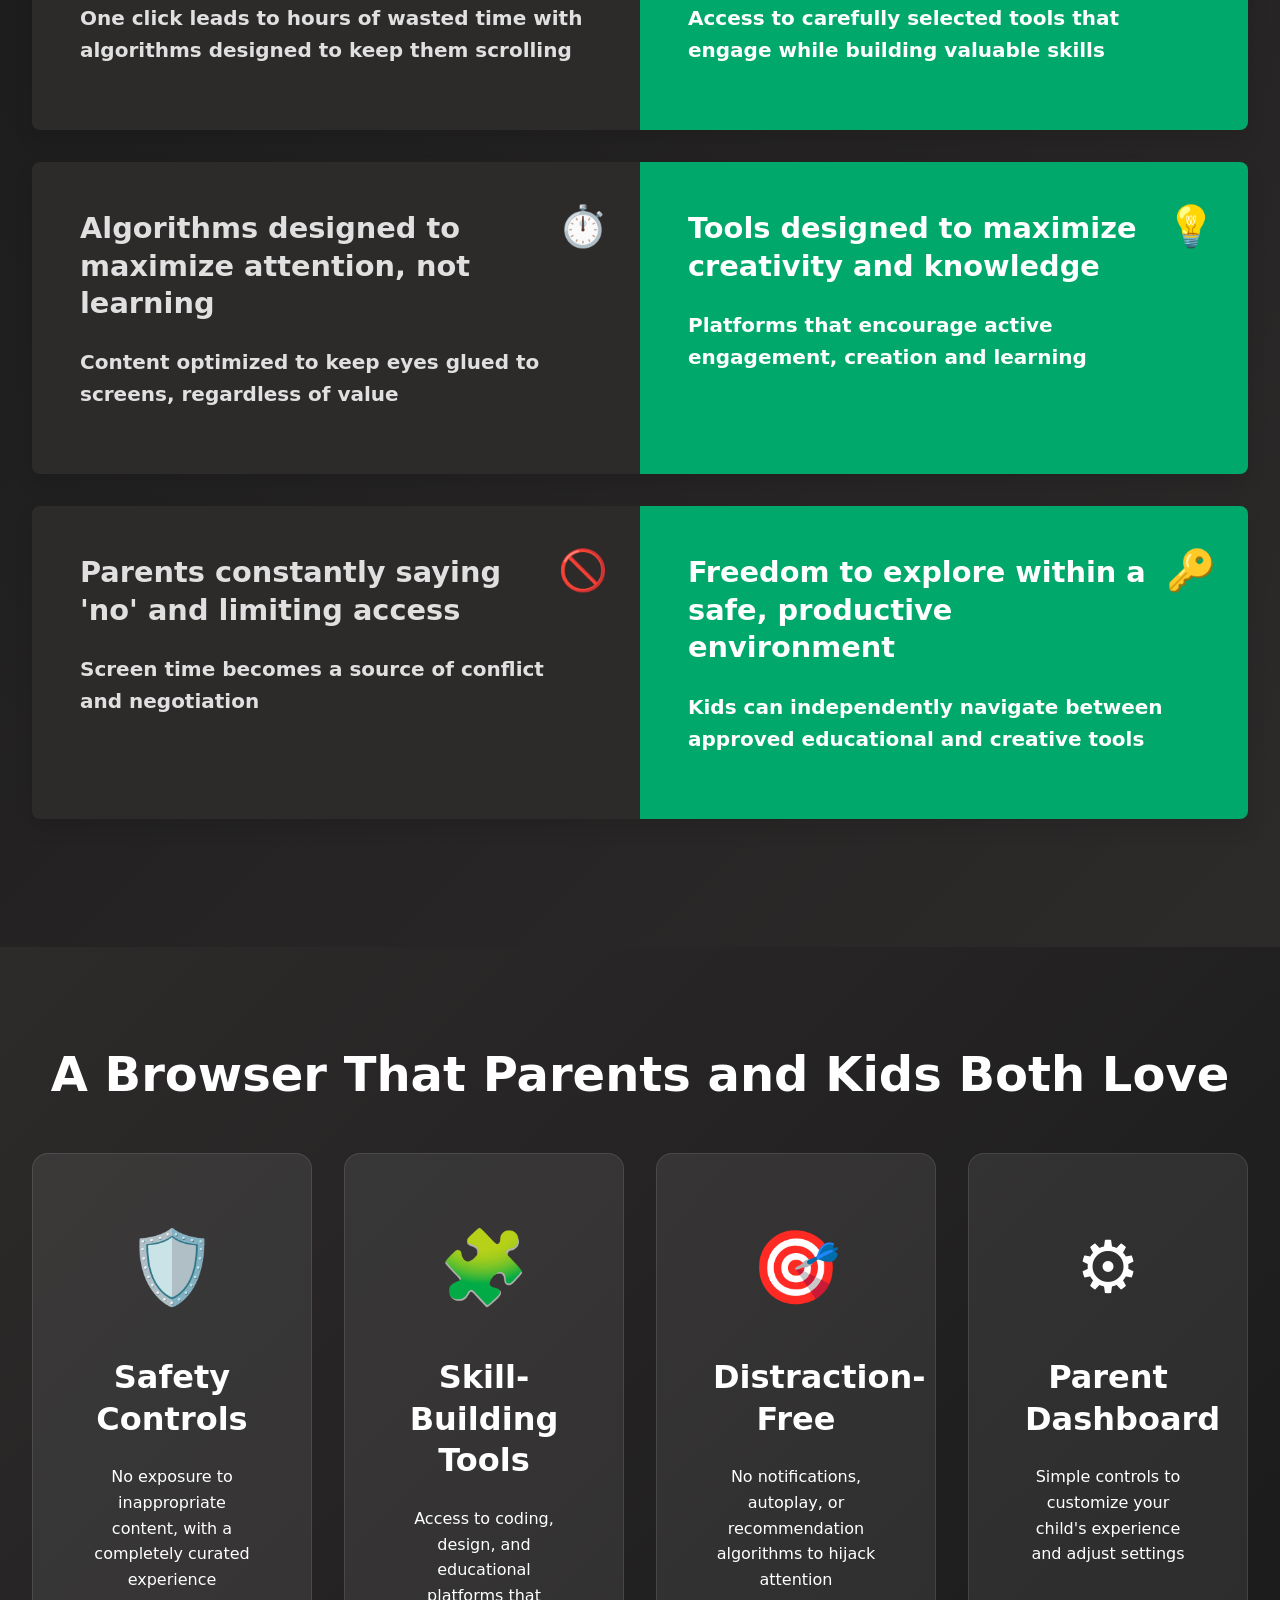
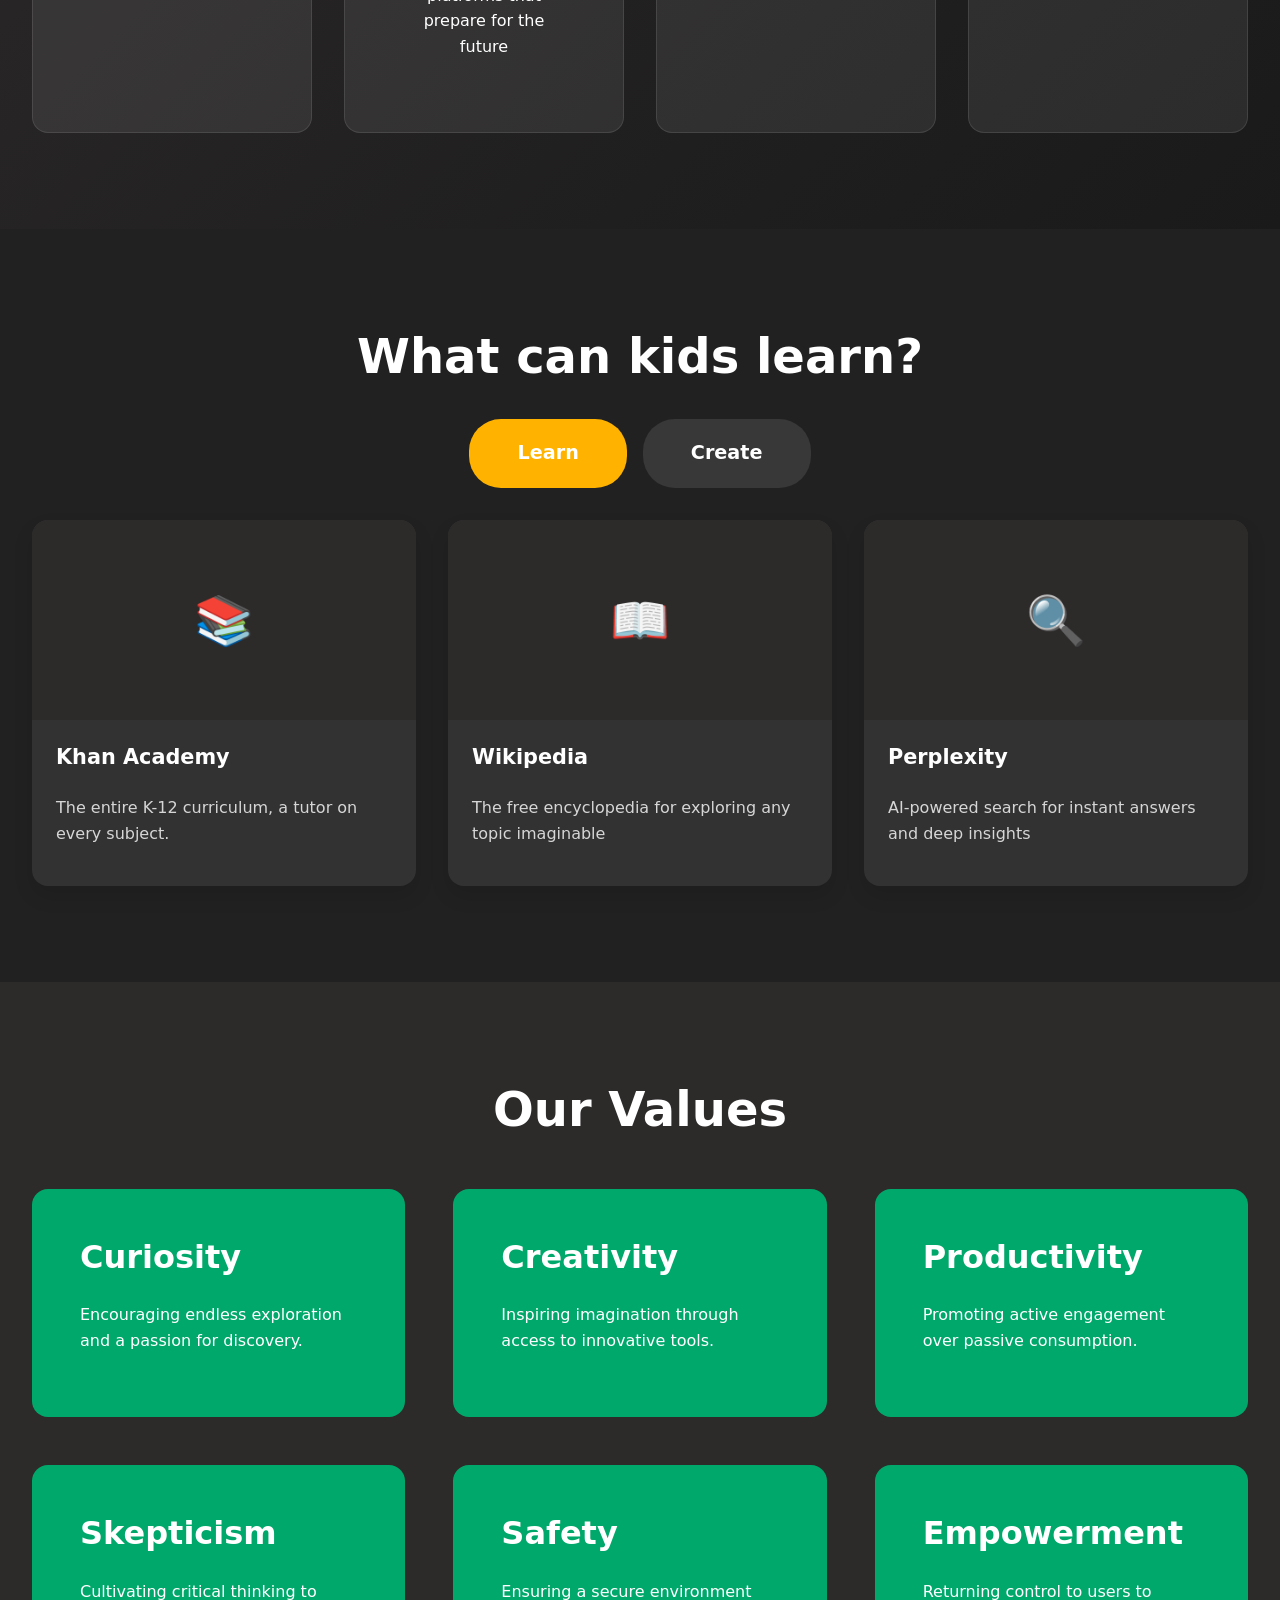
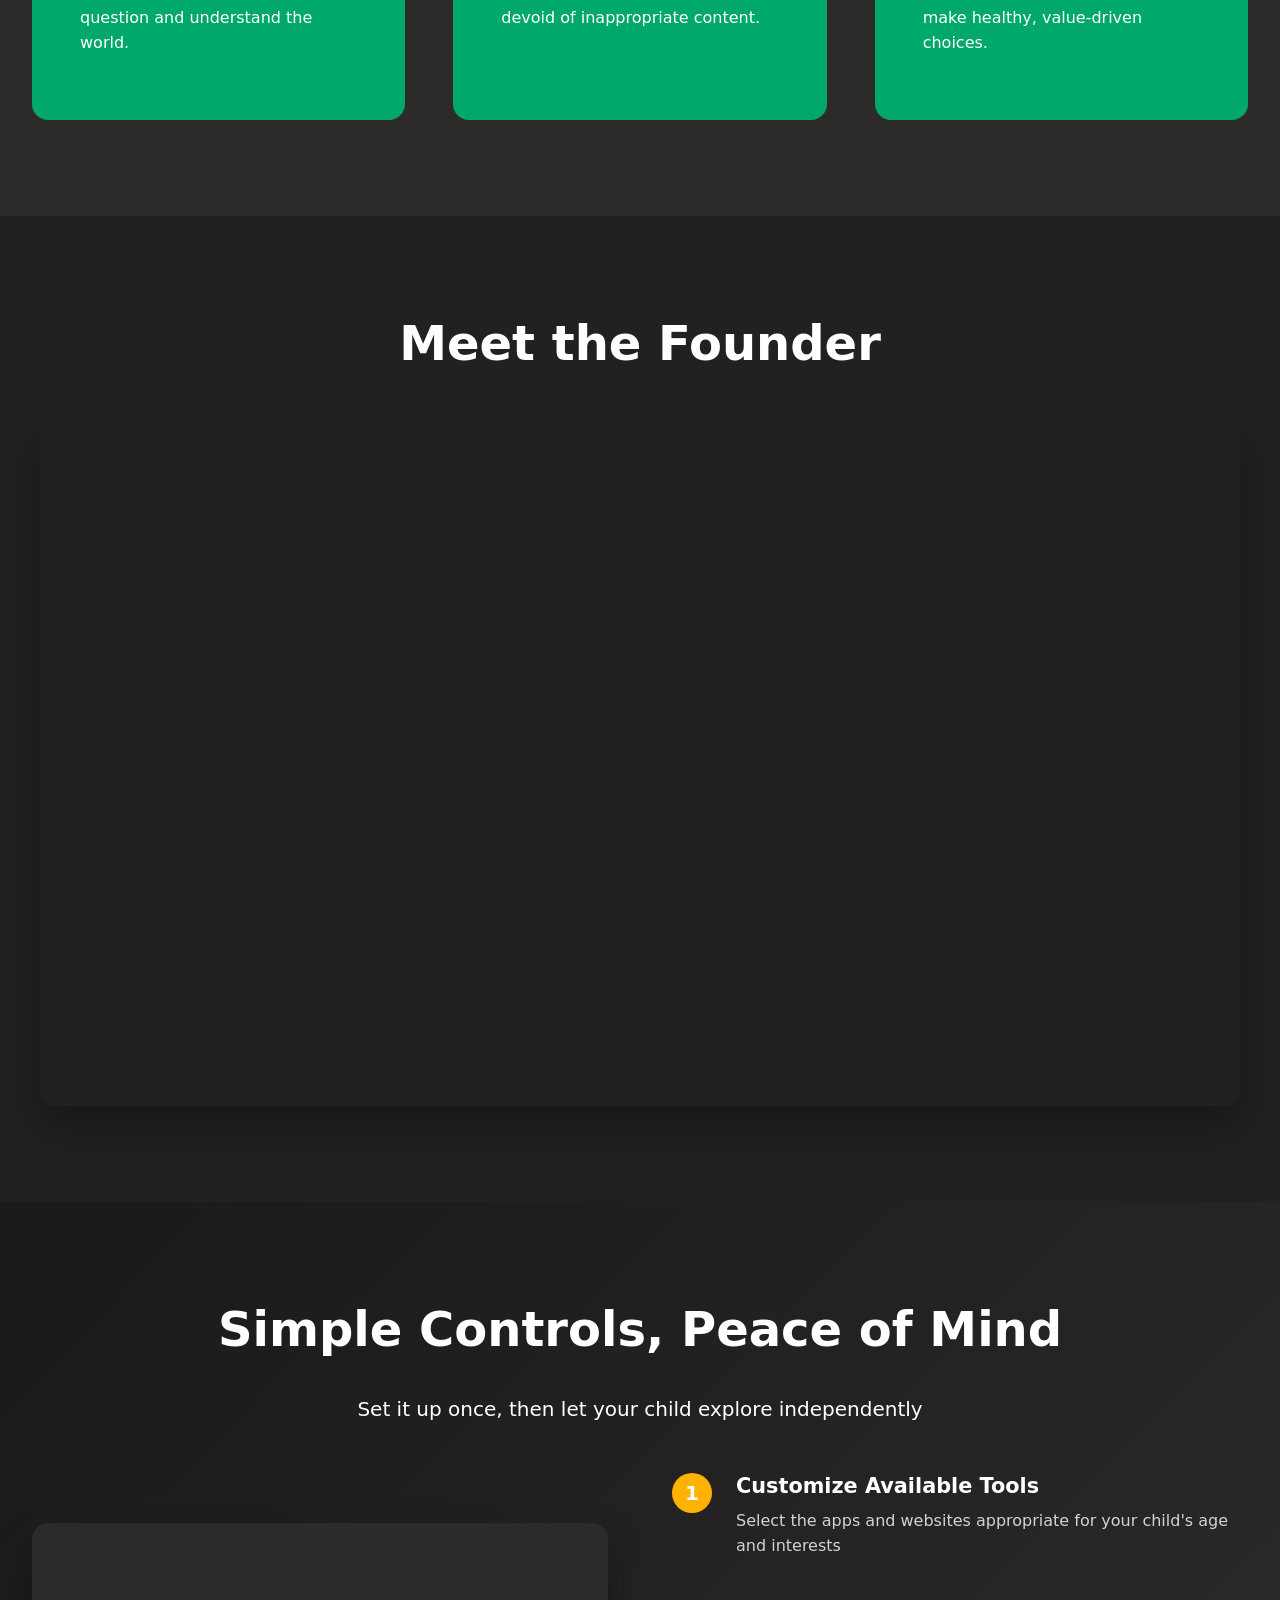
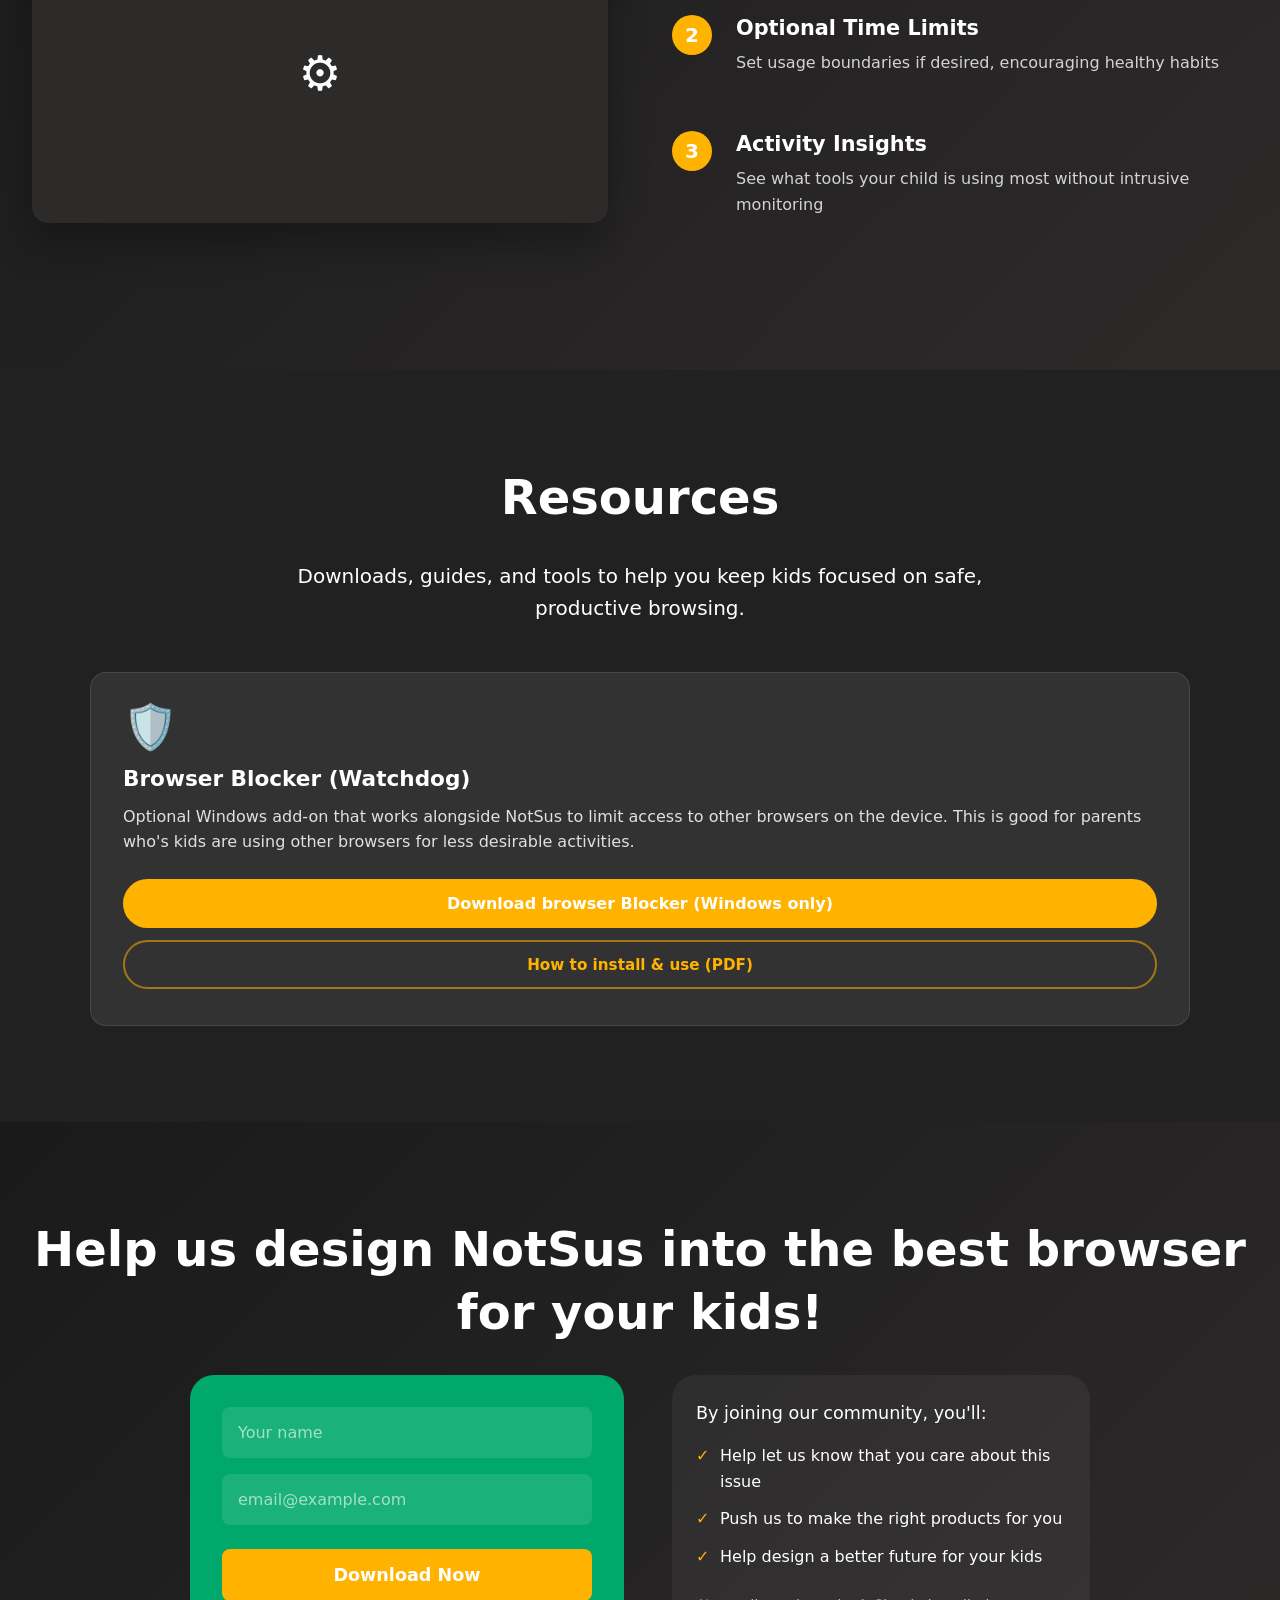
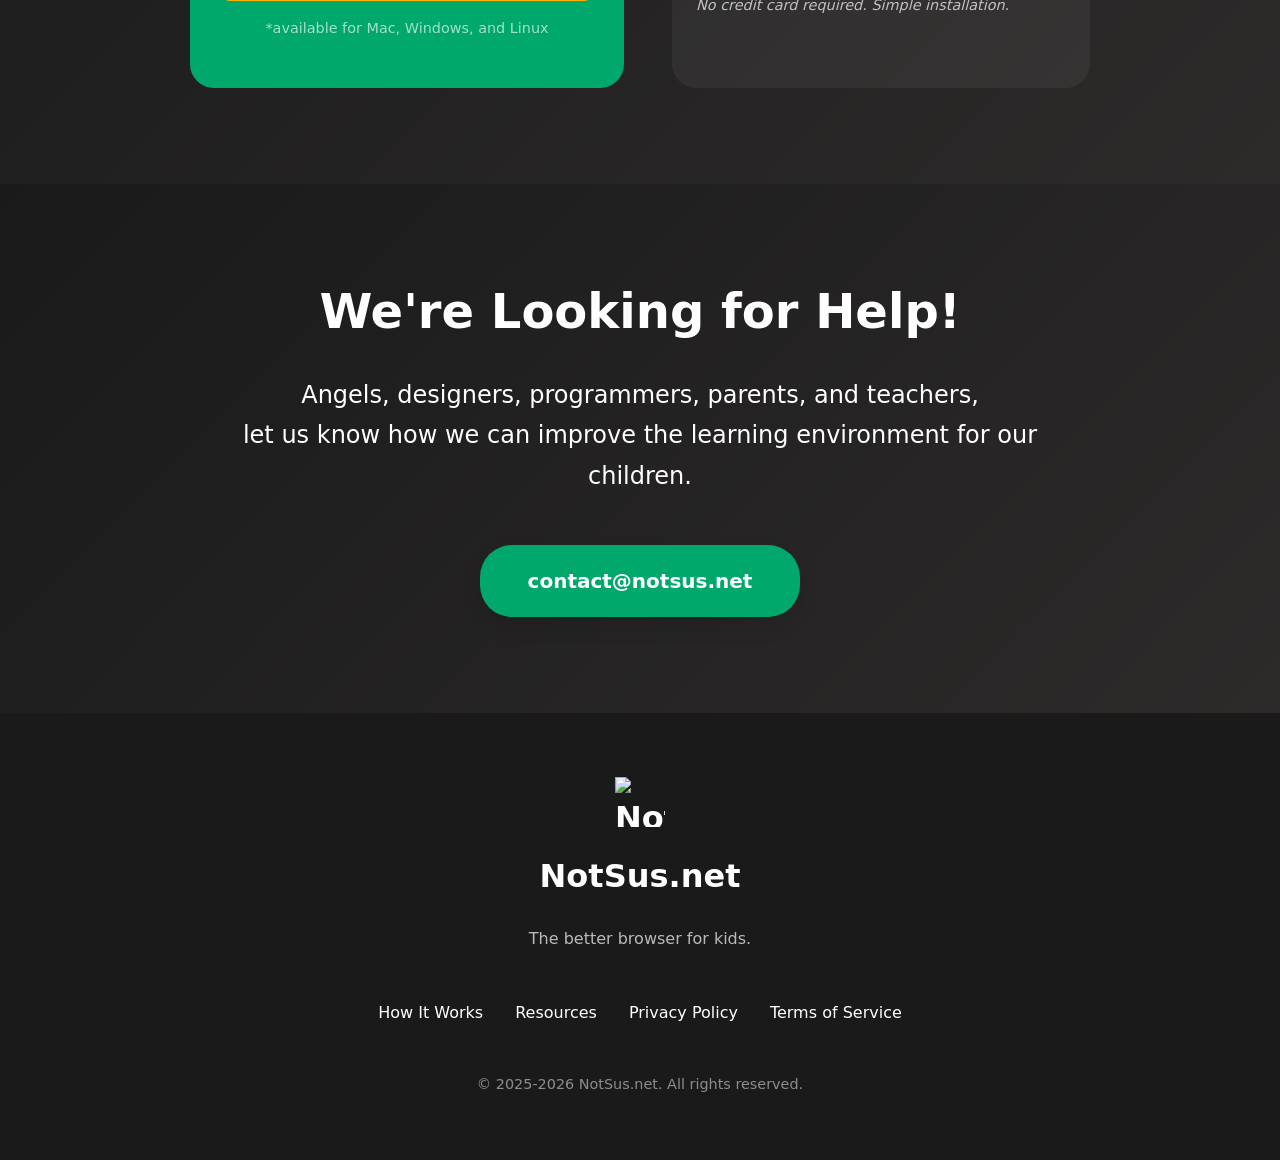
==== commit 58288ef3: "Add GA4 tracking to download links and update copyright date" ====
--- a/index.html
+++ b/index.html
@@ -16,6 +16,7 @@
         gtag('js', new Date());
         gtag('config', 'G-JP7D4XPL7X');
     </script>
+    <meta name="google-site-verification" content="O9zQC-IZU03zpBpmzwim8BGOzhIPb8Xta1CBTZD1ysc" />
 </head>
 <body>
     <!-- Fixed Header -->
@@ -482,7 +483,7 @@
                     <a href="#" id="privacyPolicyLink">Privacy Policy</a>
                     <a href="#" id="termsOfServiceLink">Terms of Service</a>
                 </div>
-                <div class="footer-copyright">© 2025 NotSus.net. All rights reserved.</div>
+                <div class="footer-copyright">© 2025-2026 NotSus.net. All rights reserved.</div>
             </div>
         </div>
     </footer>
--- a/styles.css
+++ b/styles.css
@@ -44,6 +44,11 @@
 			color:white;
 		}
 
+    a{
+			text-decoration: none;
+			color:#8888ff;
+		}
+
 /* Container */
 .container {
   width: 100%;
